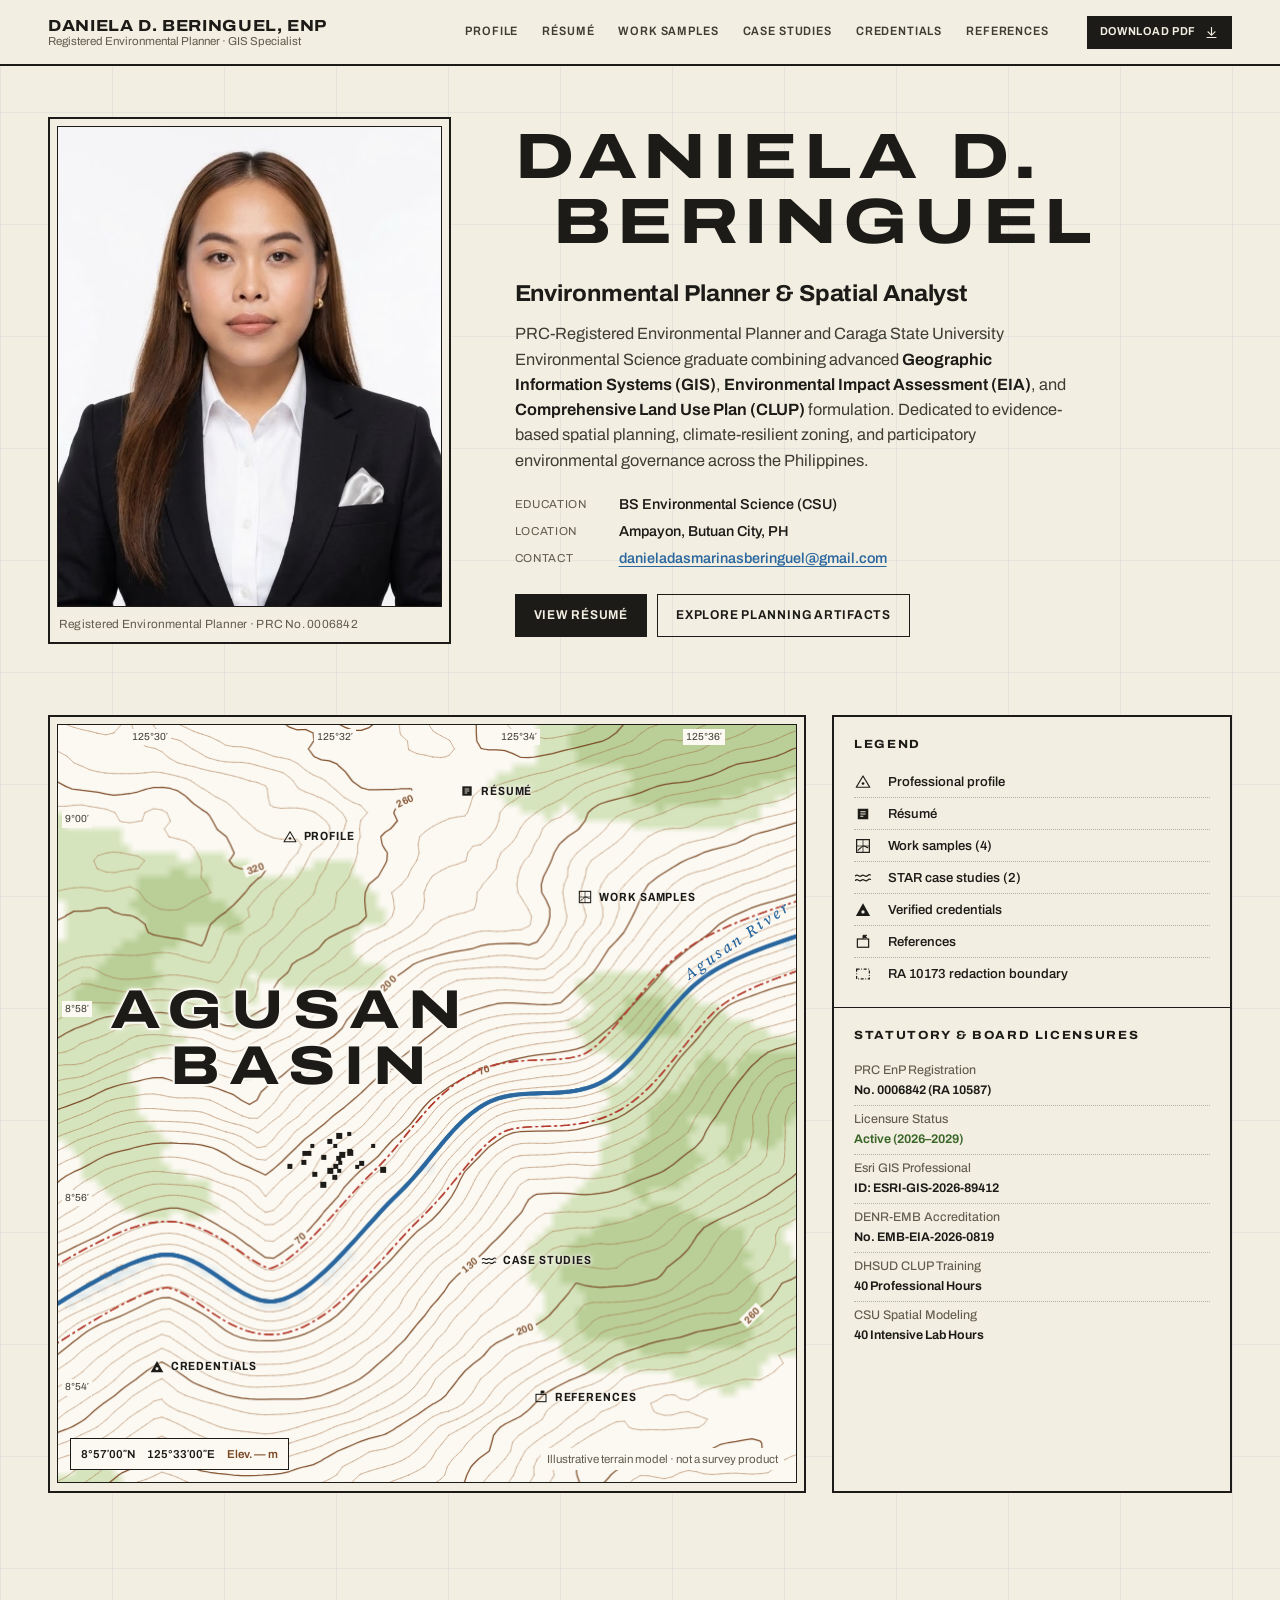
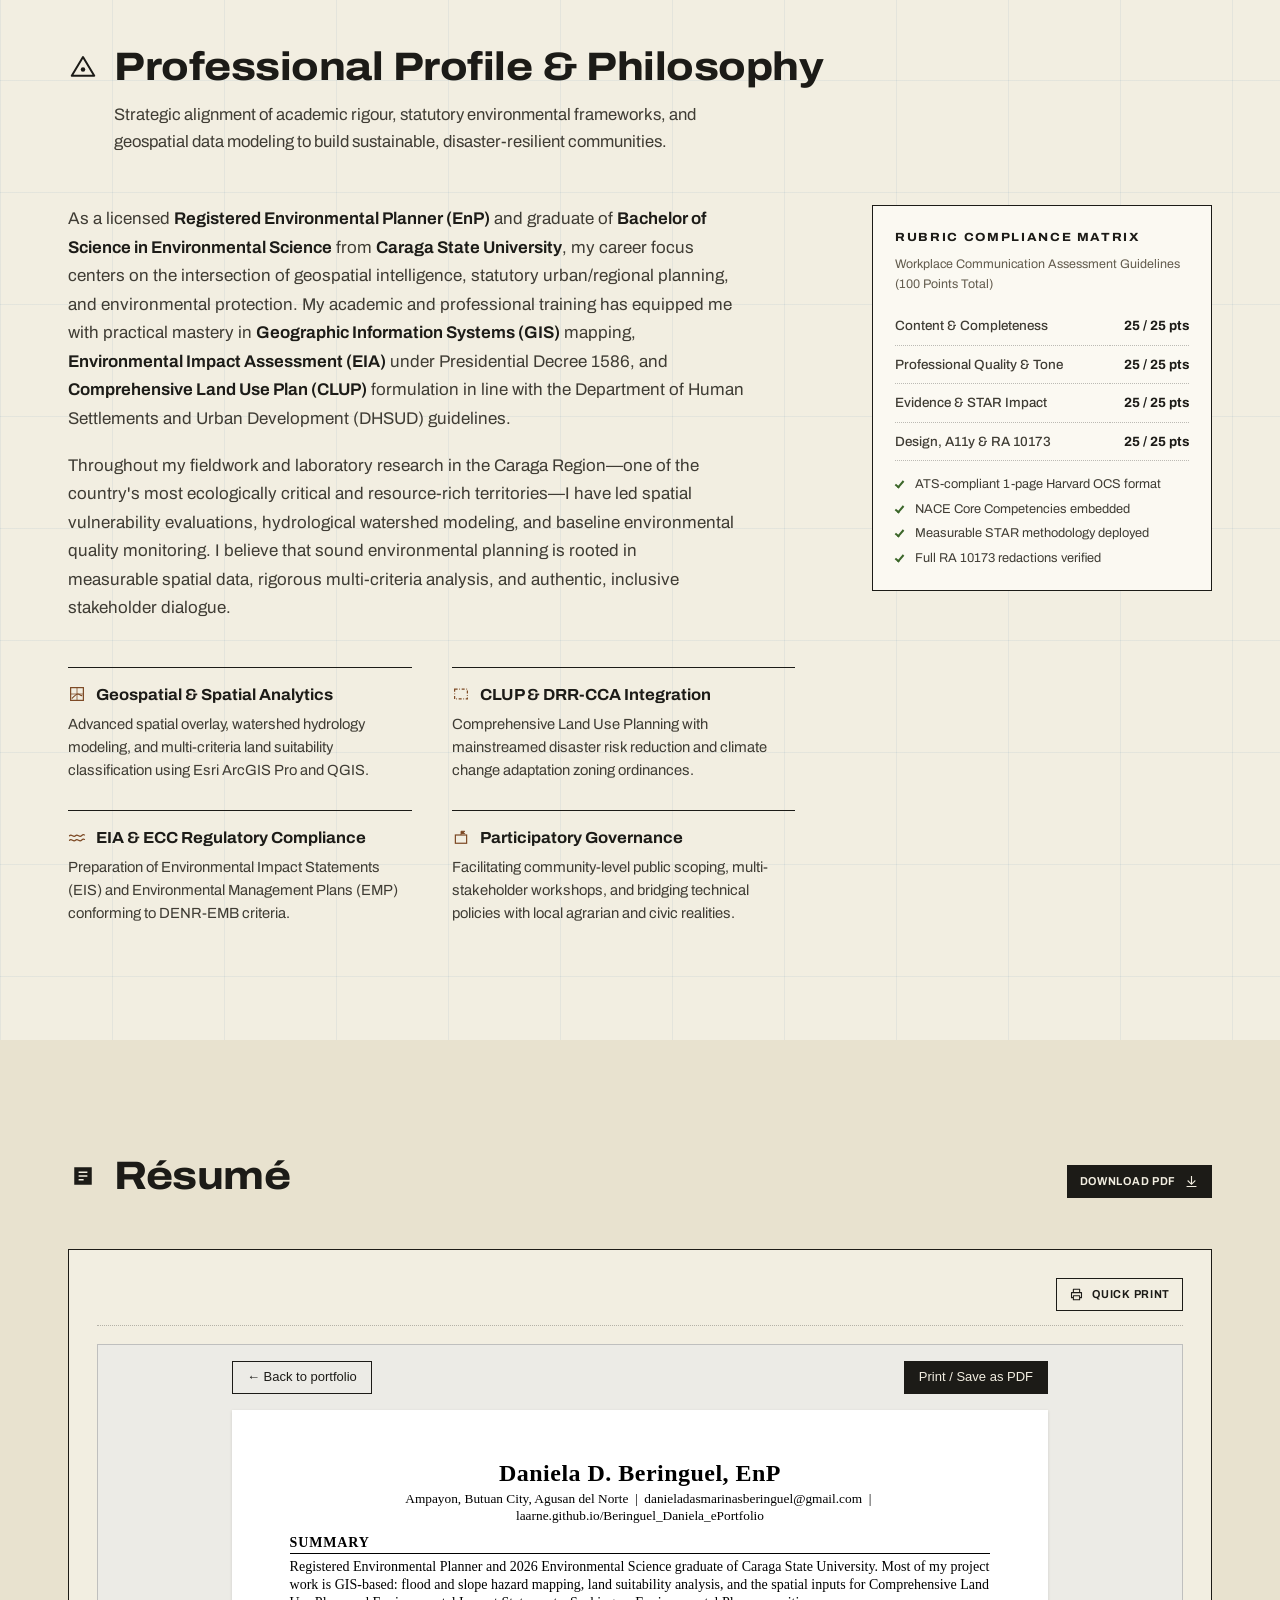
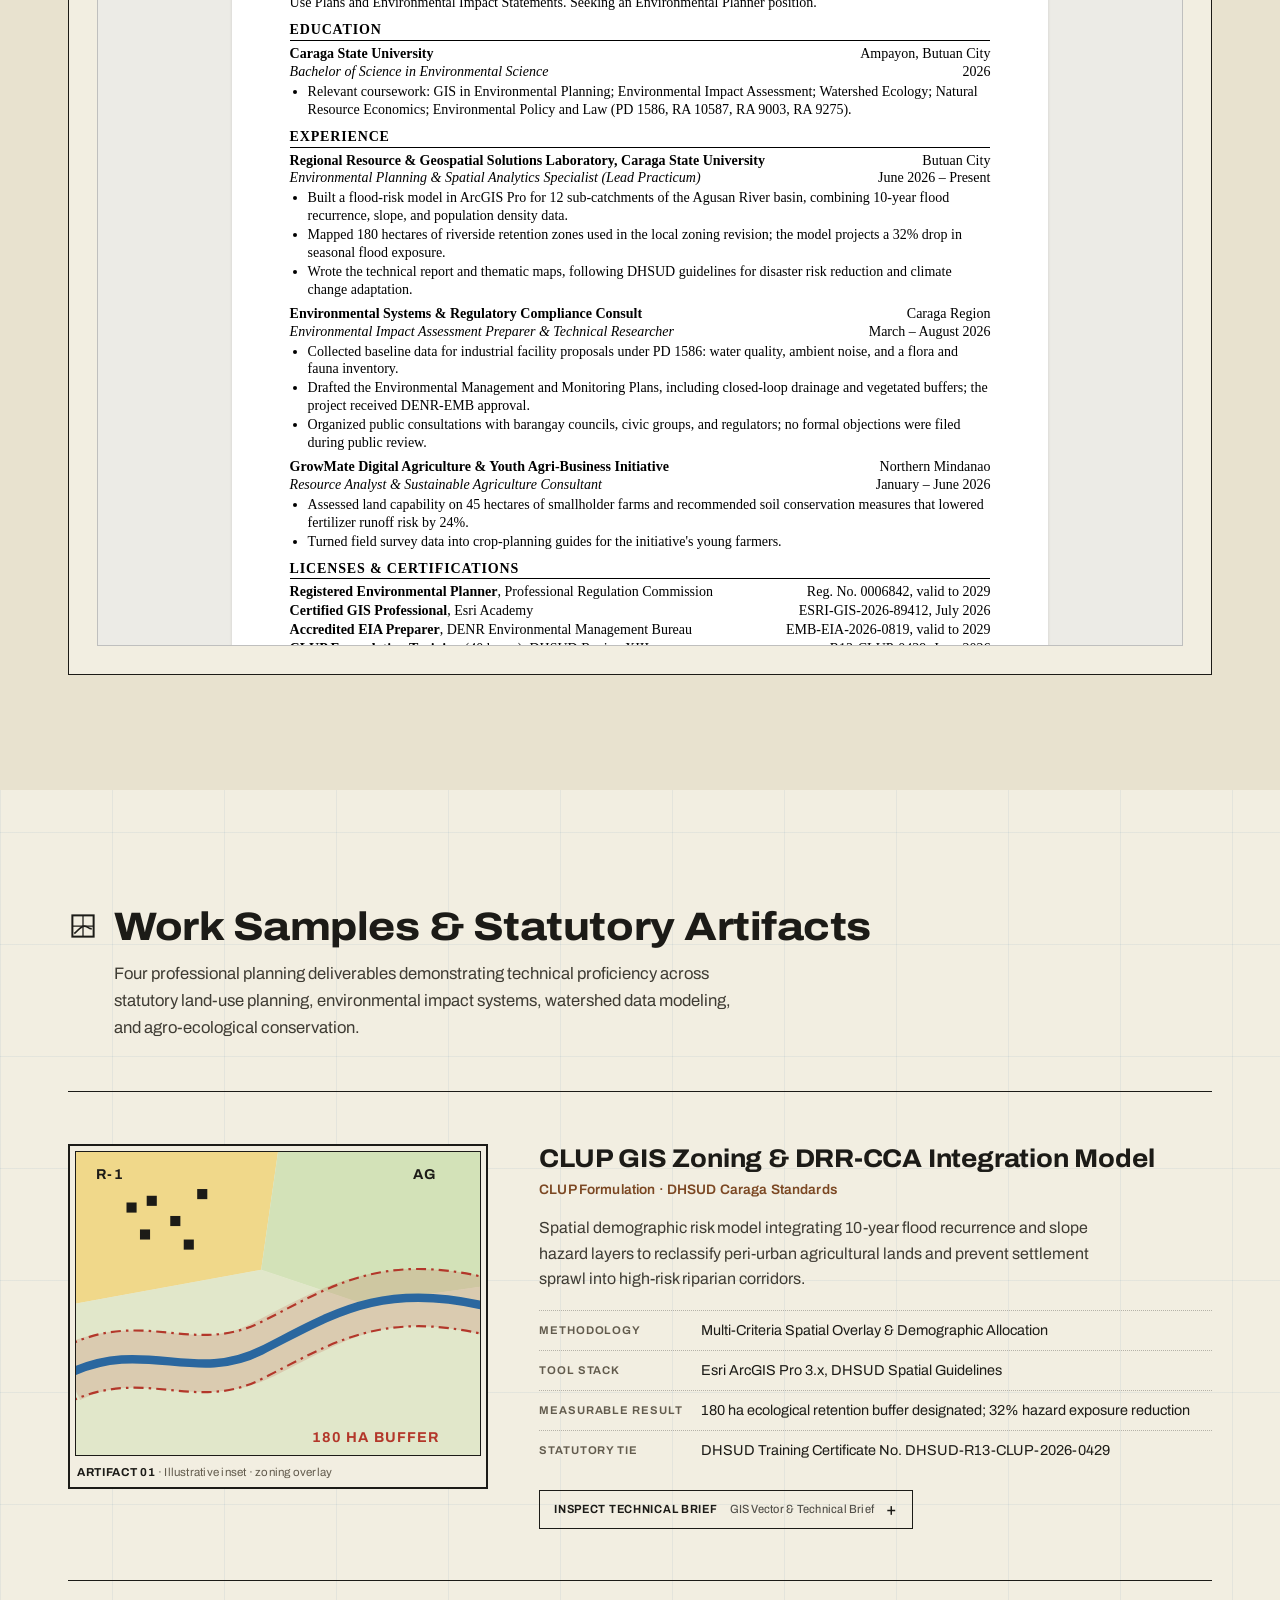
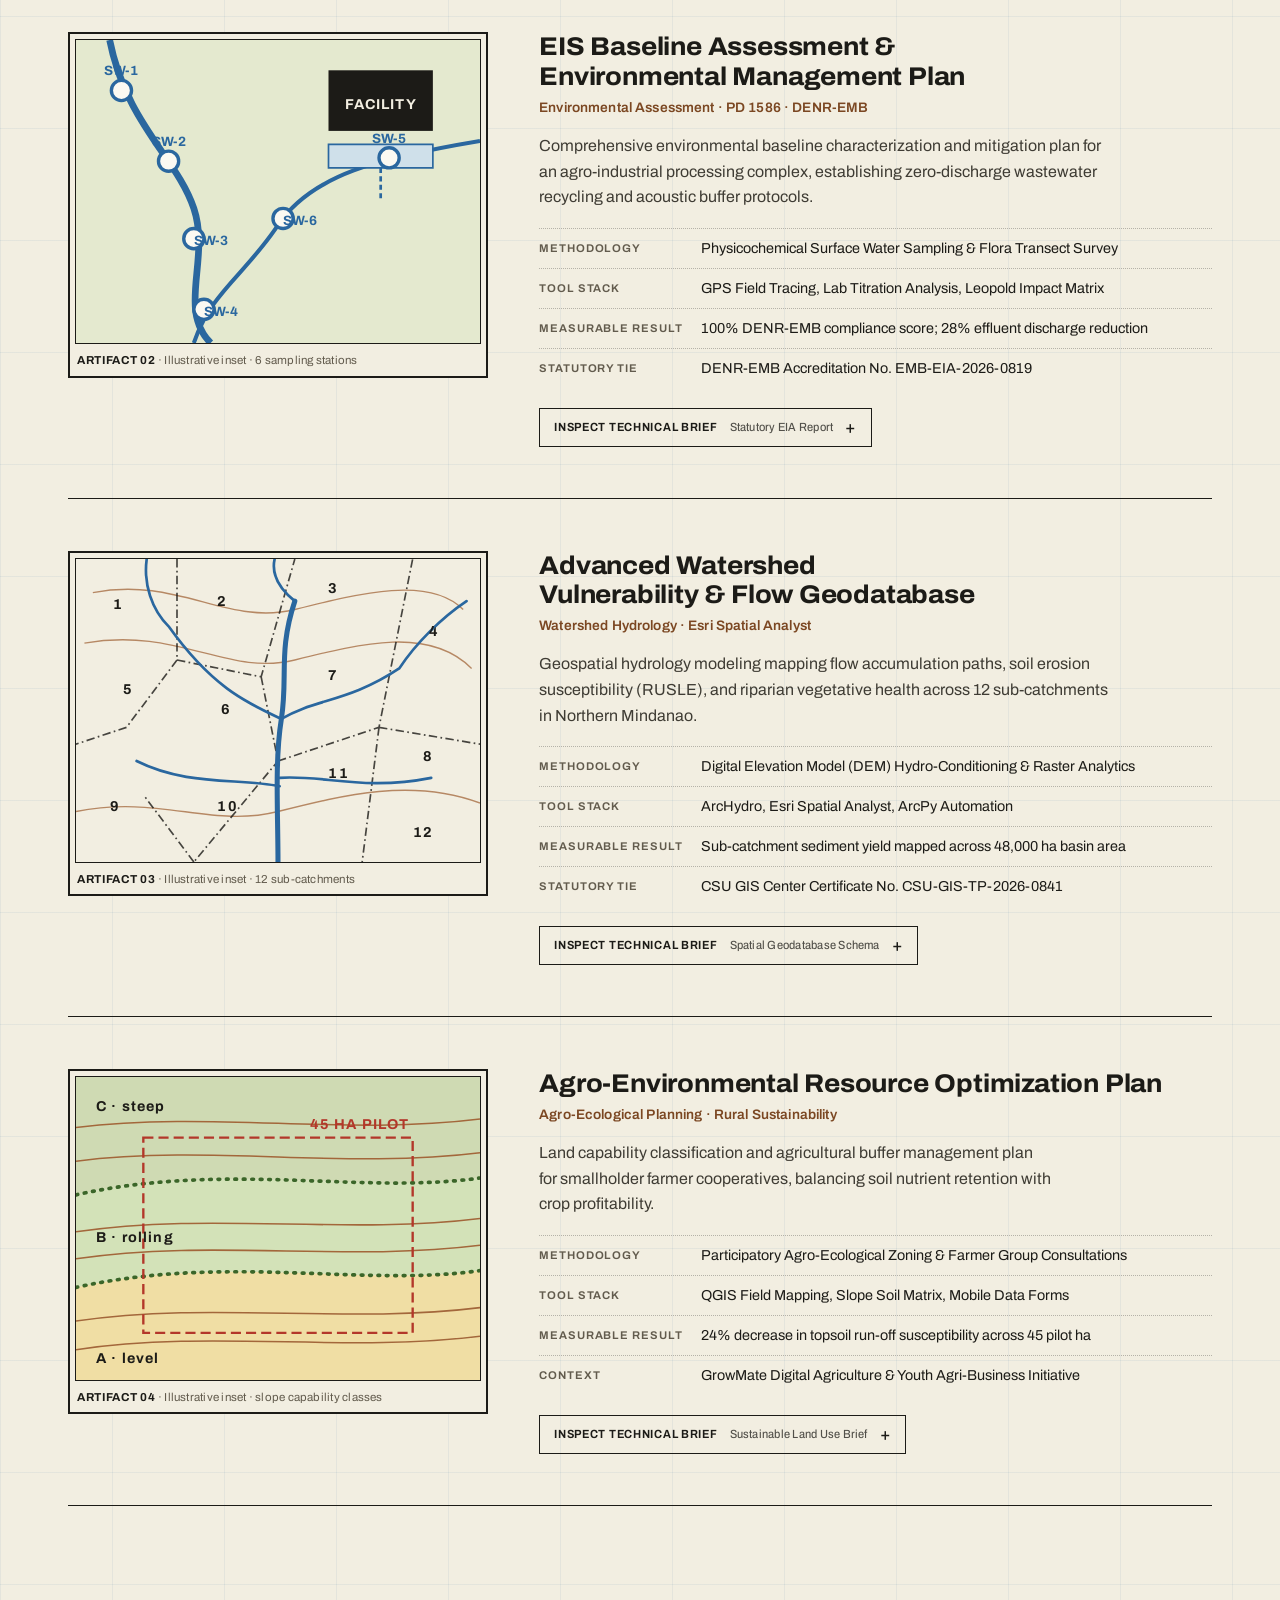
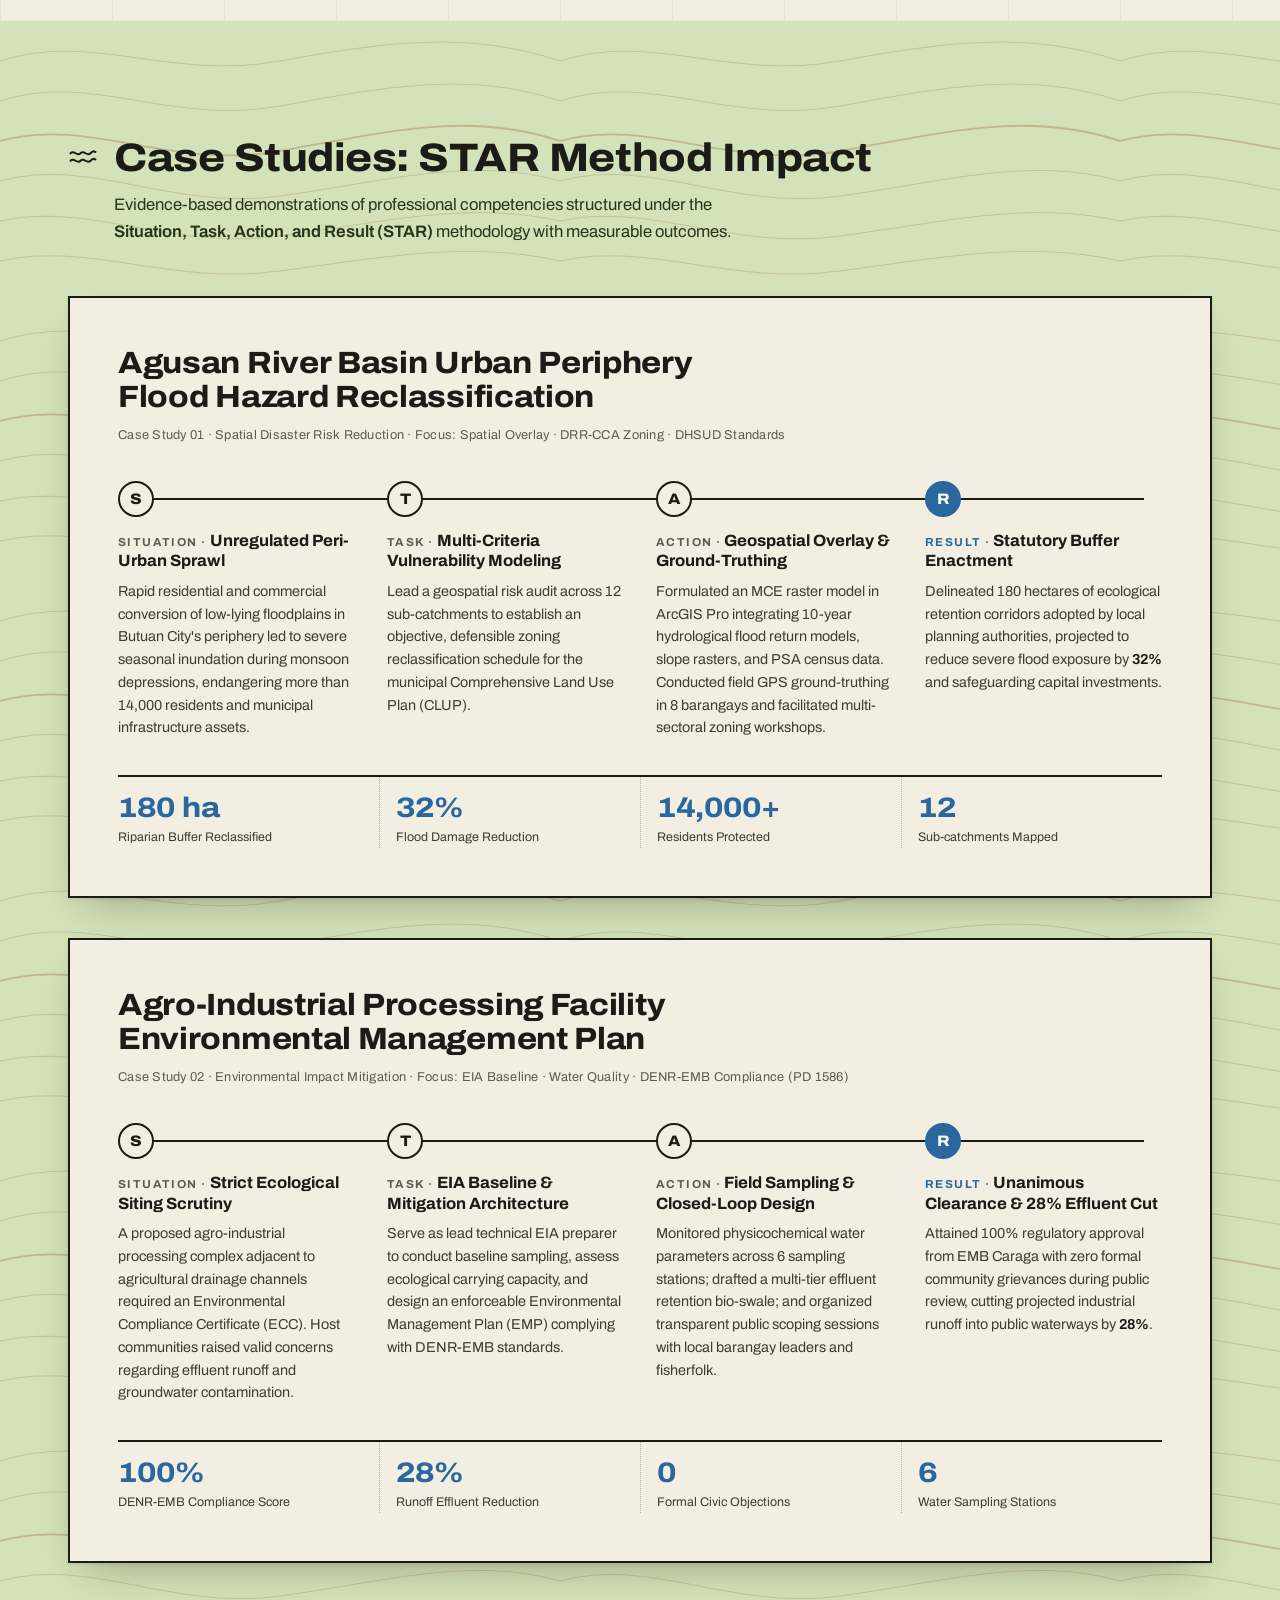
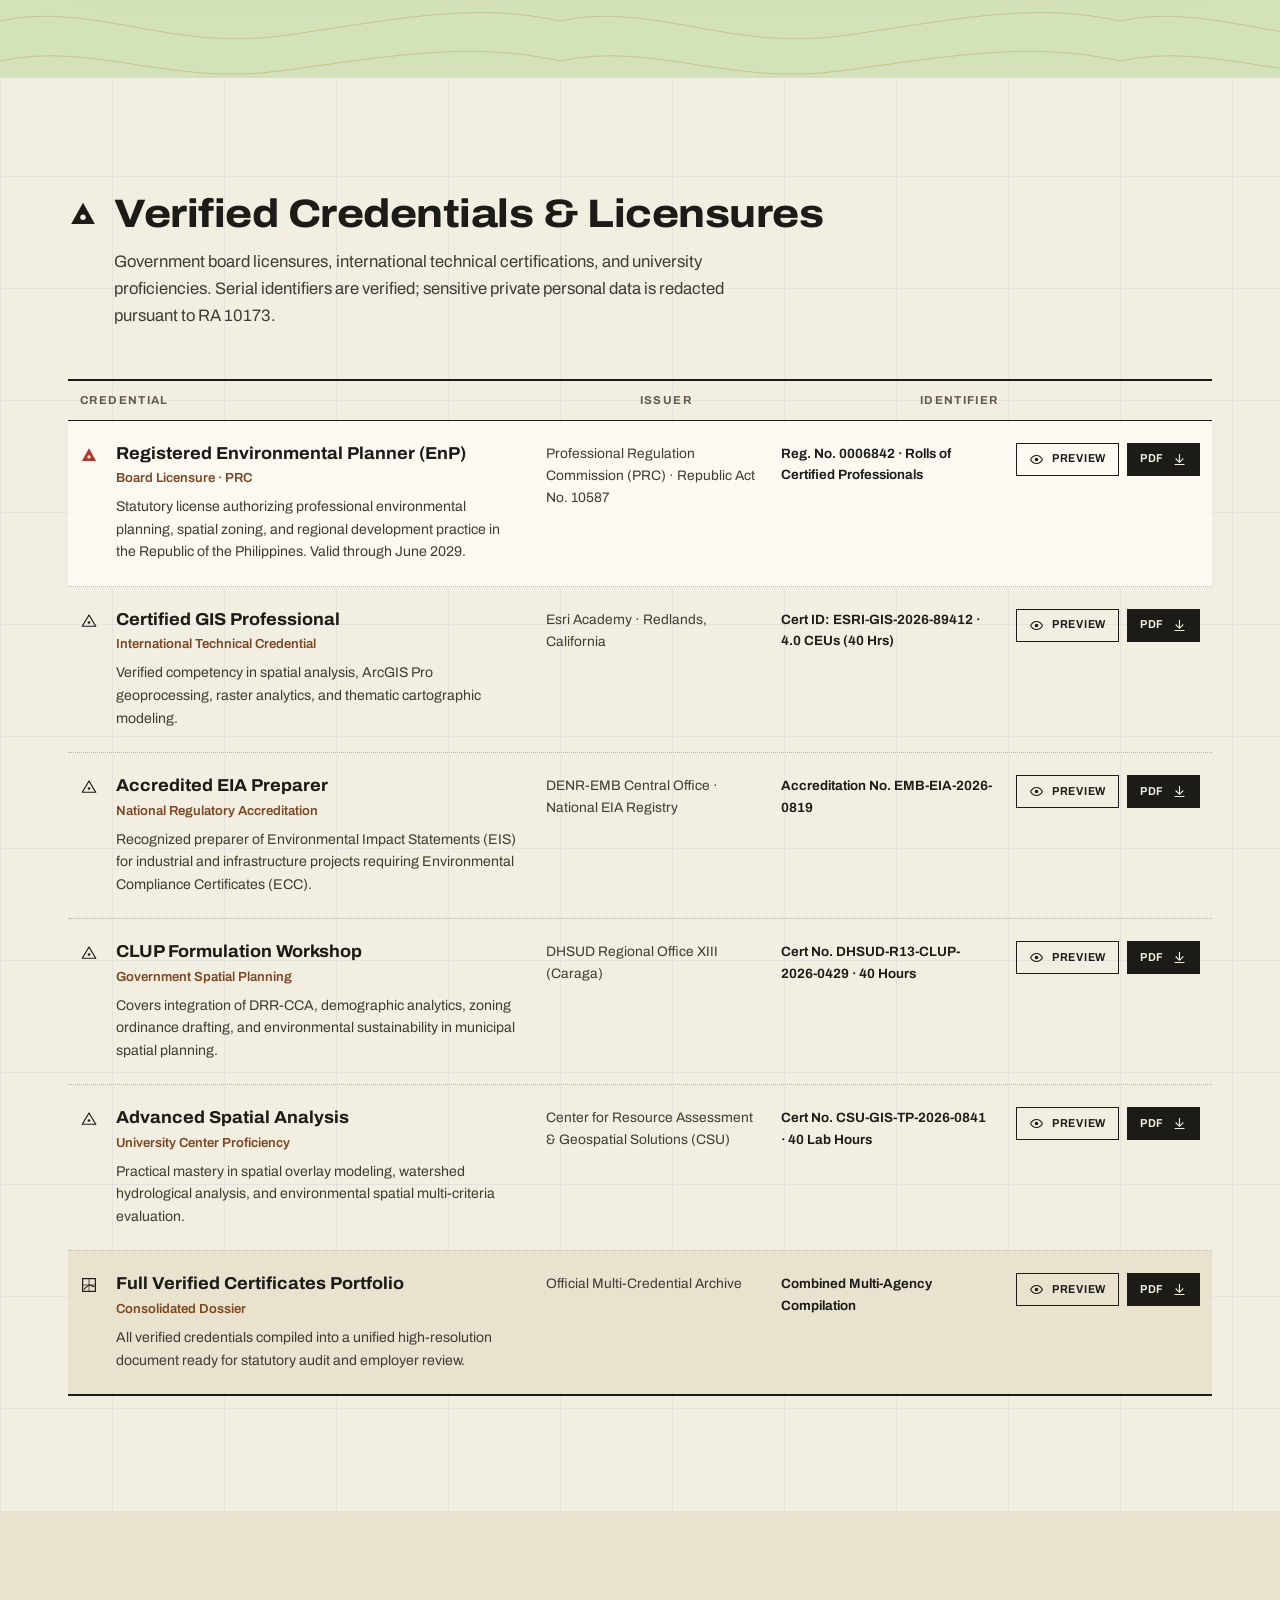
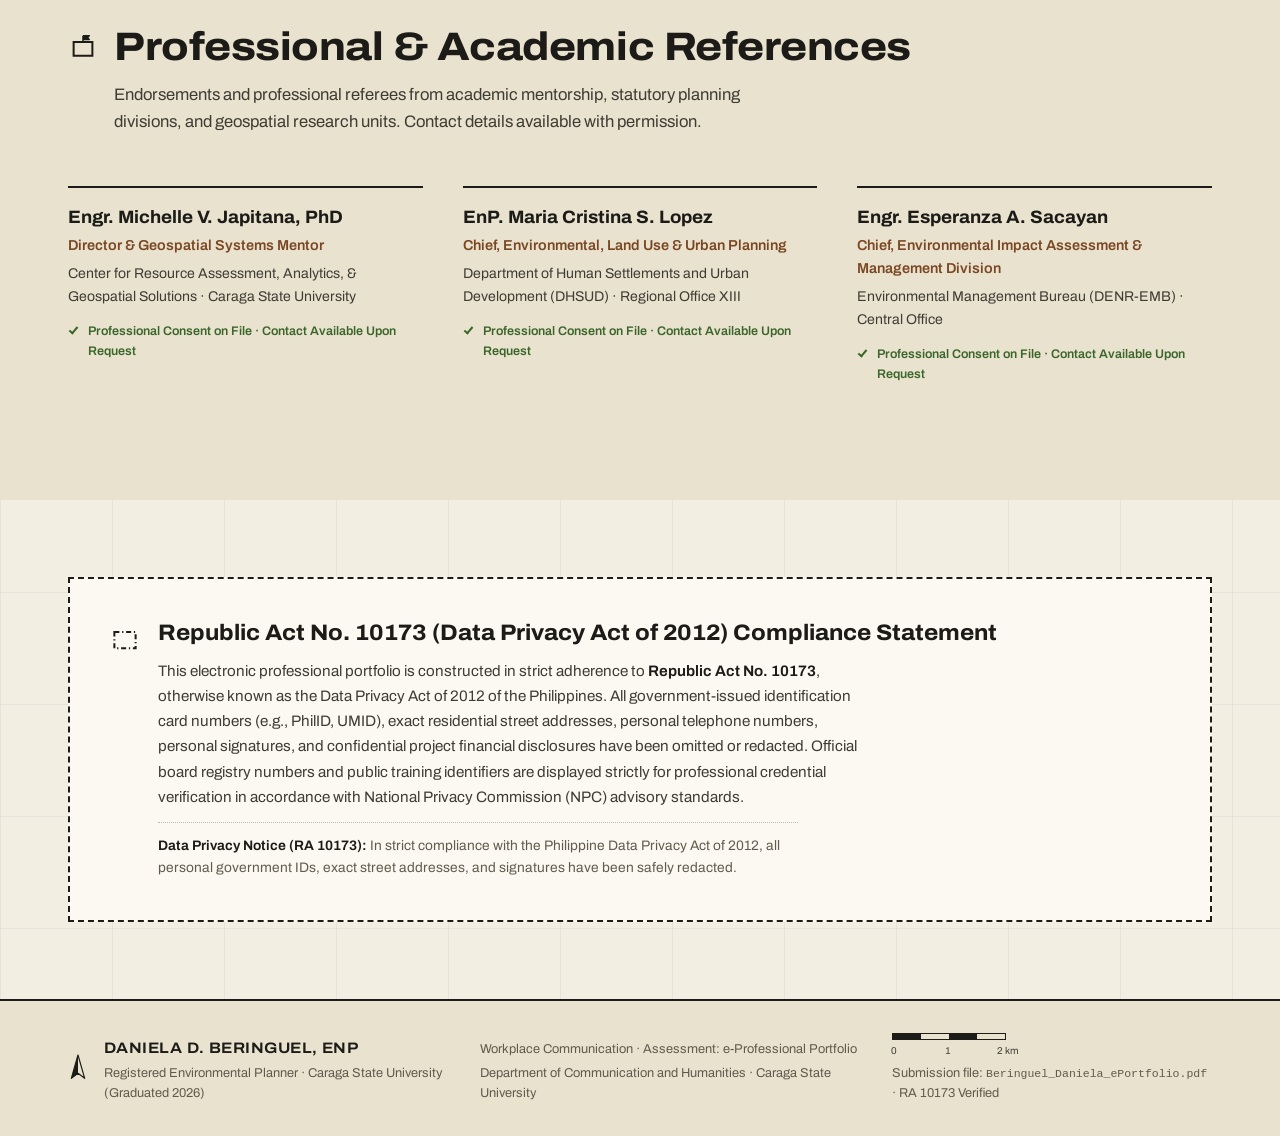
==== index.html @ 7e1708f9 "Publish e-Professional Portfolio of Daniela D. Beringuel, EnP Co-Authored-By: Claude Opus 5.5 <norep" ====
<!DOCTYPE html>
<html lang="en">
<head>
  <meta charset="UTF-8">
  <meta name="viewport" content="width=device-width, initial-scale=1.0">
  <title>Daniela D. Beringuel, EnP — e-Professional Portfolio</title>
  <meta name="description" content="e-Professional Portfolio of Daniela D. Beringuel, EnP. Registered Environmental Planner, Esri Certified GIS Professional, and DENR-EMB Accredited EIA Preparer.">
  <meta name="theme-color" content="#f2eee1">
  <link rel="preconnect" href="https://fonts.googleapis.com">
  <link rel="preconnect" href="https://fonts.gstatic.com" crossorigin>
  <link rel="stylesheet" href="https://fonts.googleapis.com/css2?family=Archivo:ital,wdth,wght@0,62..125,300..800;1,62..125,400..600&family=Source+Serif+4:ital,opsz,wght@0,8..60,400;0,8..60,600;1,8..60,400;1,8..60,500&display=swap">
  <link rel="stylesheet" href="styles.css">
</head>
<body>

  <!-- Map symbol library: one stroke weight, drawn like a topographic legend -->
  <svg class="sprite" aria-hidden="true" focusable="false">
    <symbol id="sym-bm" viewBox="0 0 24 24"><path d="M12 4 21 19H3Z" fill="none" stroke="currentColor" stroke-width="1.6" stroke-linejoin="round"/><circle cx="12" cy="14" r="1.8" fill="currentColor"/></symbol>
    <symbol id="sym-bldg" viewBox="0 0 24 24"><rect x="5" y="5" width="14" height="14" fill="currentColor"/><path d="M8.5 9h7M8.5 12h7M8.5 15h4" stroke="var(--paper)" stroke-width="1.3"/></symbol>
    <symbol id="sym-inset" viewBox="0 0 24 24"><rect x="3.5" y="3.5" width="17" height="17" fill="none" stroke="currentColor" stroke-width="1.6"/><path d="M3.5 12h17M12 3.5v17" stroke="currentColor" stroke-width="1"/><path d="M5 18c3-2 5-6 8-6s4 3 6 2" fill="none" stroke="currentColor" stroke-width="1.4"/></symbol>
    <symbol id="sym-river" viewBox="0 0 24 24"><path d="M2 9c3-3 5 3 8 0s5 3 8 0 3-1 4-1M2 15c3-3 5 3 8 0s5 3 8 0 3-1 4-1" fill="none" stroke="currentColor" stroke-width="1.6" stroke-linecap="round"/></symbol>
    <symbol id="sym-tri" viewBox="0 0 24 24"><path d="M12 3 21.5 20h-19Z" fill="currentColor"/><circle cx="12" cy="14.5" r="2.2" fill="var(--paper)"/></symbol>
    <symbol id="sym-school" viewBox="0 0 24 24"><rect x="4.5" y="8" width="15" height="11" fill="none" stroke="currentColor" stroke-width="1.6"/><path d="M12 3v5M12 3h5l-1.5 1.5L17 6h-5" fill="currentColor" stroke="currentColor" stroke-width="1.2" stroke-linejoin="round"/></symbol>
    <symbol id="sym-bound" viewBox="0 0 24 24"><rect x="3.5" y="5.5" width="17" height="13" fill="none" stroke="currentColor" stroke-width="1.6" stroke-dasharray="4 2.2 1 2.2"/></symbol>
    <symbol id="sym-down" viewBox="0 0 24 24"><path d="M12 4v12M6.5 11l5.5 5.5 5.5-5.5M5 20h14" fill="none" stroke="currentColor" stroke-width="1.8" stroke-linecap="square"/></symbol>
    <symbol id="sym-out" viewBox="0 0 24 24"><path d="M9 5H5v14h14v-4M13 5h6v6M19 5l-9 9" fill="none" stroke="currentColor" stroke-width="1.8" stroke-linecap="square"/></symbol>
    <symbol id="sym-eye" viewBox="0 0 24 24"><path d="M2.5 12S6 5.5 12 5.5 21.5 12 21.5 12 18 18.5 12 18.5 2.5 12 2.5 12Z" fill="none" stroke="currentColor" stroke-width="1.7"/><circle cx="12" cy="12" r="2.8" fill="currentColor"/></symbol>
    <symbol id="sym-print" viewBox="0 0 24 24"><path d="M7 9V3.5h10V9M7 17H4V9h16v8h-3M7 14h10v6.5H7Z" fill="none" stroke="currentColor" stroke-width="1.7" stroke-linejoin="round"/></symbol>
    <symbol id="sym-close" viewBox="0 0 24 24"><path d="M5 5l14 14M19 5 5 19" stroke="currentColor" stroke-width="2"/></symbol>
    <symbol id="sym-north" viewBox="0 0 24 40"><path d="M12 2 20 30 12 24 4 30Z" fill="none" stroke="currentColor" stroke-width="1.4" stroke-linejoin="round"/><path d="M12 2v22L4 30Z" fill="currentColor"/></symbol>
  </svg>

  <a class="skip-link" href="#profile">Skip to the portfolio</a>

  <header class="site-header">
    <div class="header-inner">
      <a href="#top" class="brand">
        <span class="brand-name">Daniela D. Beringuel, EnP</span>
        <span class="brand-sub">Registered Environmental Planner · GIS Specialist</span>
      </a>
      <nav class="site-nav" aria-label="Sections">
        <ul>
          <li><a href="#profile" class="nav-link">Profile</a></li>
          <li><a href="#resume" class="nav-link">Résumé</a></li>
          <li><a href="#artifacts" class="nav-link">Work Samples</a></li>
          <li><a href="#casestudies" class="nav-link">Case Studies</a></li>
          <li><a href="#credentials" class="nav-link">Credentials</a></li>
          <li><a href="#references" class="nav-link">References</a></li>
        </ul>
      </nav>
      <div class="header-actions">
        <a href="Beringuel_Daniela_Resume_ATS.pdf" download class="btn btn-ink btn-sm">Download PDF <svg class="i"><use href="#sym-down"/></svg></a>
      </div>
    </div>
  </header>

  <main id="top">

    <!-- ============ PROFILE HERO: first viewport ============ -->
    <section class="hero" aria-labelledby="hero-name">
      <div class="hero-inner">
        <figure class="hero-portrait">
          <img src="assets/images/profile.png" alt="Portrait of Daniela D. Beringuel" width="828" height="810">
          <figcaption>Registered Environmental Planner · PRC No. 0006842</figcaption>
        </figure>
        <div class="hero-body">
          <h1 class="hero-name" id="hero-name"><span>Daniela D.</span> <span>Beringuel</span></h1>
          <p class="tb-series">Environmental Planner &amp; Spatial Analyst</p>
          <p class="tb-summary">
            PRC-Registered Environmental Planner and Caraga State University Environmental Science graduate combining advanced <strong>Geographic Information Systems (GIS)</strong>, <strong>Environmental Impact Assessment (EIA)</strong>, and <strong>Comprehensive Land Use Plan (CLUP)</strong> formulation. Dedicated to evidence-based spatial planning, climate-resilient zoning, and participatory environmental governance across the Philippines.
          </p>
          <dl class="tb-facts">
            <div><dt>Education</dt><dd>BS Environmental Science (CSU)</dd></div>
            <div><dt>Location</dt><dd>Ampayon, Butuan City, PH</dd></div>
            <div><dt>Contact</dt><dd><a href="mailto:danieladasmarinasberinguel@gmail.com">danieladasmarinasberinguel@gmail.com</a></dd></div>
          </dl>
          <div class="tb-actions">
            <a href="#resume" class="btn btn-ink">View Résumé</a>
            <a href="#artifacts" class="btn btn-quiet">Explore Planning Artifacts</a>
          </div>
        </div>
      </div>
    </section>

    <!-- ============ THE SHEET ============ -->
    <section class="sheet" aria-label="Portfolio map and legend">
      <div class="map-frame">
        <div class="map" id="map">
          <canvas id="terrain" aria-hidden="true"></canvas>

          <div class="ticks ticks-top" aria-hidden="true"><span>125°30′</span><span>125°32′</span><span>125°34′</span><span>125°36′</span></div>
          <div class="ticks ticks-left" aria-hidden="true"><span>9°00′</span><span>8°58′</span><span>8°56′</span><span>8°54′</span></div>

          <p class="map-name" aria-hidden="true"><span>Agusan</span> <span>Basin</span></p>
          <p class="map-river" aria-hidden="true">Agusan River</p>

          <ul class="map-points" aria-label="Sections plotted on the sheet">
            <li style="--x:30%;--y:13%"><a href="#profile" data-point="profile"><svg class="i"><use href="#sym-bm"/></svg><span>Profile</span></a></li>
            <li style="--x:54%;--y:7%"><a href="#resume" data-point="resume"><svg class="i"><use href="#sym-bldg"/></svg><span>Résumé</span></a></li>
            <li style="--x:70%;--y:21%"><a href="#artifacts" data-point="artifacts"><svg class="i"><use href="#sym-inset"/></svg><span>Work Samples</span></a></li>
            <li style="--x:57%;--y:69%"><a href="#casestudies" data-point="casestudies"><svg class="i"><use href="#sym-river"/></svg><span>Case Studies</span></a></li>
            <li style="--x:12%;--y:83%"><a href="#credentials" data-point="credentials"><svg class="i"><use href="#sym-tri"/></svg><span>Credentials</span></a></li>
            <li style="--x:64%;--y:87%"><a href="#references" data-point="references"><svg class="i"><use href="#sym-school"/></svg><span>References</span></a></li>
          </ul>

          <div class="readout" id="readout" aria-hidden="true">
            <span id="ro-lat">8°57′00″N</span><span id="ro-lon">125°33′00″E</span><span id="ro-elev">Elev. — m</span>
          </div>
          <p class="map-note">Illustrative terrain model · not a survey product</p>
        </div>
      </div>

      <aside class="marginalia" aria-label="Legend and licensures">
        <nav class="legend" aria-label="Legend">
          <h2 class="box-title">Legend</h2>
          <ul>
            <li><a href="#profile" data-legend="profile"><svg class="i"><use href="#sym-bm"/></svg>Professional profile</a></li>
            <li><a href="#resume" data-legend="resume"><svg class="i"><use href="#sym-bldg"/></svg>Résumé</a></li>
            <li><a href="#artifacts" data-legend="artifacts"><svg class="i"><use href="#sym-inset"/></svg>Work samples (4)</a></li>
            <li><a href="#casestudies" data-legend="casestudies"><svg class="i"><use href="#sym-river"/></svg>STAR case studies (2)</a></li>
            <li><a href="#credentials" data-legend="credentials"><svg class="i"><use href="#sym-tri"/></svg>Verified credentials</a></li>
            <li><a href="#references" data-legend="references"><svg class="i"><use href="#sym-school"/></svg>References</a></li>
            <li><a href="#compliance"><svg class="i"><use href="#sym-bound"/></svg>RA 10173 redaction boundary</a></li>
          </ul>
        </nav>

        <div class="licensure">
          <h2 class="box-title">Statutory &amp; Board Licensures</h2>
          <table>
            <tr><th scope="row">PRC EnP Registration</th><td>No. 0006842 (RA 10587)</td></tr>
            <tr><th scope="row">Licensure Status</th><td class="ok">Active (2026–2029)</td></tr>
            <tr><th scope="row">Esri GIS Professional</th><td>ID: ESRI-GIS-2026-89412</td></tr>
            <tr><th scope="row">DENR-EMB Accreditation</th><td>No. EMB-EIA-2026-0819</td></tr>
            <tr><th scope="row">DHSUD CLUP Training</th><td>40 Professional Hours</td></tr>
            <tr><th scope="row">CSU Spatial Modeling</th><td>40 Intensive Lab Hours</td></tr>
          </table>
        </div>
      </aside>
    </section>

    <!-- ============ PROFILE ============ -->
    <section class="section" id="profile" aria-labelledby="h-profile">
      <div class="wrap">
        <header class="section-head">
          <svg class="i head-sym"><use href="#sym-bm"/></svg>
          <h2 id="h-profile">Professional Profile &amp; Philosophy</h2>
          <p class="lede">Strategic alignment of academic rigour, statutory environmental frameworks, and geospatial data modeling to build sustainable, disaster-resilient communities.</p>
        </header>

        <div class="profile-grid">
          <div class="prose">
            <p>
              As a licensed <strong>Registered Environmental Planner (EnP)</strong> and graduate of <strong>Bachelor of Science in Environmental Science</strong> from <strong>Caraga State University</strong>, my career focus centers on the intersection of geospatial intelligence, statutory urban/regional planning, and environmental protection. My academic and professional training has equipped me with practical mastery in <strong>Geographic Information Systems (GIS)</strong> mapping, <strong>Environmental Impact Assessment (EIA)</strong> under Presidential Decree 1586, and <strong>Comprehensive Land Use Plan (CLUP)</strong> formulation in line with the Department of Human Settlements and Urban Development (DHSUD) guidelines.
            </p>
            <p>
              Throughout my fieldwork and laboratory research in the Caraga Region—one of the country's most ecologically critical and resource-rich territories—I have led spatial vulnerability evaluations, hydrological watershed modeling, and baseline environmental quality monitoring. I believe that sound environmental planning is rooted in measurable spatial data, rigorous multi-criteria analysis, and authentic, inclusive stakeholder dialogue.
            </p>

            <dl class="practice">
              <div>
                <dt><svg class="i"><use href="#sym-inset"/></svg>Geospatial &amp; Spatial Analytics</dt>
                <dd>Advanced spatial overlay, watershed hydrology modeling, and multi-criteria land suitability classification using Esri ArcGIS Pro and QGIS.</dd>
              </div>
              <div>
                <dt><svg class="i"><use href="#sym-bound"/></svg>CLUP &amp; DRR-CCA Integration</dt>
                <dd>Comprehensive Land Use Planning with mainstreamed disaster risk reduction and climate change adaptation zoning ordinances.</dd>
              </div>
              <div>
                <dt><svg class="i"><use href="#sym-river"/></svg>EIA &amp; ECC Regulatory Compliance</dt>
                <dd>Preparation of Environmental Impact Statements (EIS) and Environmental Management Plans (EMP) conforming to DENR-EMB criteria.</dd>
              </div>
              <div>
                <dt><svg class="i"><use href="#sym-school"/></svg>Participatory Governance</dt>
                <dd>Facilitating community-level public scoping, multi-stakeholder workshops, and bridging technical policies with local agrarian and civic realities.</dd>
              </div>
            </dl>
          </div>

          <aside class="margin-box">
            <h3 class="box-title">Rubric Compliance Matrix</h3>
            <p class="box-note">Workplace Communication Assessment Guidelines (100 Points Total)</p>
            <table class="rubric">
              <tr><th scope="row">Content &amp; Completeness</th><td>25 / 25 pts</td></tr>
              <tr><th scope="row">Professional Quality &amp; Tone</th><td>25 / 25 pts</td></tr>
              <tr><th scope="row">Evidence &amp; STAR Impact</th><td>25 / 25 pts</td></tr>
              <tr><th scope="row">Design, A11y &amp; RA 10173</th><td>25 / 25 pts</td></tr>
            </table>
            <ul class="checks">
              <li>ATS-compliant 1-page Harvard OCS format</li>
              <li>NACE Core Competencies embedded</li>
              <li>Measurable STAR methodology deployed</li>
              <li>Full RA 10173 redactions verified</li>
            </ul>
          </aside>
        </div>
      </div>
    </section>

    <!-- ============ RÉSUMÉ & LETTER ============ -->
    <section class="section section-tint" id="resume" aria-labelledby="h-resume">
      <div class="wrap">
        <header class="section-head section-head-split">
          <div>
            <svg class="i head-sym"><use href="#sym-bldg"/></svg>
            <h2 id="h-resume">Résumé</h2>
          </div>
          <div class="head-actions">
            <a href="Beringuel_Daniela_Resume_ATS.pdf" download class="btn btn-ink btn-sm">Download PDF <svg class="i"><use href="#sym-down"/></svg></a>
          </div>
        </header>

        <div class="tab-panel">
          <div class="panel-bar panel-bar-end">
            <button type="button" class="btn btn-quiet btn-sm" data-print-resume><svg class="i"><use href="#sym-print"/></svg> Quick Print</button>
          </div>
          <div class="doc-frame">
            <iframe src="resume.html" title="Daniela Beringuel Résumé" loading="lazy"></iframe>
          </div>
        </div>
      </div>
    </section>

    <!-- ============ ARTIFACTS ============ -->
    <section class="section" id="artifacts" aria-labelledby="h-artifacts">
      <div class="wrap">
        <header class="section-head">
          <svg class="i head-sym"><use href="#sym-inset"/></svg>
          <h2 id="h-artifacts">Work Samples &amp; Statutory Artifacts</h2>
          <p class="lede">Four professional planning deliverables demonstrating technical proficiency across statutory land-use planning, environmental impact systems, watershed data modeling, and agro-ecological conservation.</p>
        </header>

        <ol class="insets">
          <!-- Artifact 1 -->
          <li class="inset" id="artifact-clup">
            <figure class="inset-map">
              <svg viewBox="0 0 240 180" role="img" aria-label="Illustrative zoning inset: residential, agricultural and river corridor zones with a dashed retention buffer">
                <rect width="240" height="180" fill="var(--paper)"/>
                <path d="M0 0h120l-10 70L0 90Z" fill="var(--zone-res)"/>
                <path d="M120 0h120v80l-70 10-60-20Z" fill="var(--veg)"/>
                <path d="M0 90l110-20 60 20 70-10v100H0Z" fill="var(--veg)" opacity=".55"/>
                <path d="M-5 132C40 110 70 138 110 118s70-42 135-26" fill="none" stroke="var(--buffer)" stroke-width="34" stroke-opacity=".16"/>
                <path d="M-5 132C40 110 70 138 110 118s70-42 135-26" fill="none" stroke="var(--road)" stroke-width="34" stroke-dasharray="6 4" stroke-opacity="0" />
                <path d="M-5 115C40 93 70 121 110 101s70-42 135-26M-5 149C40 127 70 155 110 135s70-42 135-26" fill="none" stroke="var(--road)" stroke-width="1.3" stroke-dasharray="6 3 1.5 3"/>
                <path d="M-5 132C40 110 70 138 110 118s70-42 135-26" fill="none" stroke="var(--water)" stroke-width="5"/>
                <g fill="var(--ink)"><rect x="30" y="30" width="6" height="6"/><rect x="42" y="26" width="6" height="6"/><rect x="56" y="38" width="6" height="6"/><rect x="38" y="46" width="6" height="6"/><rect x="72" y="22" width="6" height="6"/><rect x="64" y="52" width="6" height="6"/></g>
                <text x="12" y="16" class="svg-lbl">R-1</text><text x="200" y="16" class="svg-lbl">AG</text><text x="140" y="172" class="svg-lbl svg-road">180 HA BUFFER</text>
              </svg>
              <figcaption><b>Artifact 01</b> · Illustrative inset · zoning overlay</figcaption>
            </figure>
            <div class="inset-body">
              <h3>CLUP GIS Zoning &amp; DRR-CCA Integration Model</h3>
              <p class="inset-ref">CLUP Formulation · DHSUD Caraga Standards</p>
              <p>Spatial demographic risk model integrating 10-year flood recurrence and slope hazard layers to reclassify peri-urban agricultural lands and prevent settlement sprawl into high-risk riparian corridors.</p>
              <dl class="meta">
                <div><dt>Methodology</dt><dd>Multi-Criteria Spatial Overlay &amp; Demographic Allocation</dd></div>
                <div><dt>Tool Stack</dt><dd>Esri ArcGIS Pro 3.x, DHSUD Spatial Guidelines</dd></div>
                <div><dt>Measurable Result</dt><dd>180 ha ecological retention buffer designated; 32% hazard exposure reduction</dd></div>
                <div><dt>Statutory Tie</dt><dd>DHSUD Training Certificate No. DHSUD-R13-CLUP-2026-0429</dd></div>
              </dl>
              <details class="brief">
                <summary>Inspect technical brief <span class="fmt">GIS Vector &amp; Technical Brief</span></summary>
                <div class="brief-body">
                  <h4>Executive Summary &amp; Spatial Methodology</h4>
                  <p>This spatial planning artifact establishes a rigorous Disaster Risk Reduction and Climate Change Adaptation (DRR-CCA) zoning framework for Caraga municipal jurisdictions. Using Esri ArcGIS Pro, multi-criteria overlay analytics were deployed to evaluate hydrological flood return periods, slope instability risks, and demographic exposure across twelve river-basin sub-catchments.</p>
                  <table class="data">
                    <thead><tr><th scope="col">Planning Parameter</th><th scope="col">Applied Standard / Metric</th></tr></thead>
                    <tbody>
                      <tr><td>Statutory Compliance</td><td>DHSUD CLUP Guidelines, RA 10587, RA 10121 (DRRM Act)</td></tr>
                      <tr><td>Spatial Data Inputs</td><td>LiDAR DEM (1m), DOST-PAGASA 25-yr Flood Scenarios, PSA 2024 Census</td></tr>
                      <tr><td>Key Deliverable</td><td>180-hectare riparian buffer zoning overlay preventing unsafe settlement sprawl</td></tr>
                      <tr><td>Measurable Outcome</td><td>32% reduction in vulnerable peri-urban infrastructure exposure</td></tr>
                    </tbody>
                  </table>
                  <h4>Relevant Training &amp; Accreditation</h4>
                  <p>Formulated in alignment with <strong>DHSUD Certificate No. DHSUD-R13-CLUP-2026-0429</strong> and <strong>PRC EnP Roll No. 0006842</strong>.</p>
                </div>
              </details>
            </div>
          </li>

          <!-- Artifact 2 -->
          <li class="inset" id="artifact-eia">
            <figure class="inset-map">
              <svg viewBox="0 0 240 180" role="img" aria-label="Illustrative sampling inset: six water sampling stations along a drainage channel beside a processing facility and bio-swale">
                <rect width="240" height="180" fill="var(--paper)"/>
                <path d="M0 0h240v180H0Z" fill="var(--veg)" opacity=".45"/>
                <path d="M20 0C30 50 60 70 70 100s-10 60 10 80" fill="none" stroke="var(--water)" stroke-width="4"/>
                <path d="M240 60C180 70 140 80 120 110S80 150 70 180" fill="none" stroke="var(--water)" stroke-width="2.4"/>
                <rect x="150" y="18" width="62" height="36" fill="var(--ink)"/>
                <path d="M150 62h62v14h-62Z" fill="var(--water-tint)" stroke="var(--water)" stroke-width="1"/>
                <path d="M181 76v18" stroke="var(--water)" stroke-width="1.6" stroke-dasharray="3 2"/>
                <g class="stations">
                  <g transform="translate(27 30)"><circle r="6"/><text y="-9">SW-1</text></g>
                  <g transform="translate(55 72)"><circle r="6"/><text y="-9">SW-2</text></g>
                  <g transform="translate(70 118)"><circle r="6"/><text x="10" y="4" text-anchor="start">SW-3</text></g>
                  <g transform="translate(76 160)"><circle r="6"/><text x="10" y="4" text-anchor="start">SW-4</text></g>
                  <g transform="translate(186 70)"><circle r="6"/><text y="-9">SW-5</text></g>
                  <g transform="translate(123 106)"><circle r="6"/><text x="10" y="4" text-anchor="start">SW-6</text></g>
                </g>
                <text x="181" y="41" class="svg-lbl svg-rev" text-anchor="middle">FACILITY</text>
              </svg>
              <figcaption><b>Artifact 02</b> · Illustrative inset · 6 sampling stations</figcaption>
            </figure>
            <div class="inset-body">
              <h3>EIS Baseline Assessment &amp; Environmental Management Plan</h3>
              <p class="inset-ref">Environmental Assessment · PD 1586 · DENR-EMB</p>
              <p>Comprehensive environmental baseline characterization and mitigation plan for an agro-industrial processing complex, establishing zero-discharge wastewater recycling and acoustic buffer protocols.</p>
              <dl class="meta">
                <div><dt>Methodology</dt><dd>Physicochemical Surface Water Sampling &amp; Flora Transect Survey</dd></div>
                <div><dt>Tool Stack</dt><dd>GPS Field Tracing, Lab Titration Analysis, Leopold Impact Matrix</dd></div>
                <div><dt>Measurable Result</dt><dd>100% DENR-EMB compliance score; 28% effluent discharge reduction</dd></div>
                <div><dt>Statutory Tie</dt><dd>DENR-EMB Accreditation No. EMB-EIA-2026-0819</dd></div>
              </dl>
              <details class="brief">
                <summary>Inspect technical brief <span class="fmt">Statutory EIA Report</span></summary>
                <div class="brief-body">
                  <h4>Environmental Assessment &amp; Mitigation Architecture</h4>
                  <p>Prepared for high-compliance statutory review under the Philippine Environmental Impact Statement System (PD 1586). This artifact features baseline environmental profiling (ambient noise, surface water physicochemical parameters, and terrestrial vegetation transects) combined with a closed-loop Environmental Management Plan (EMP).</p>
                  <table class="data">
                    <thead><tr><th scope="col">Compliance Module</th><th scope="col">Specification &amp; Results</th></tr></thead>
                    <tbody>
                      <tr><td>Accreditation Standard</td><td>DENR-EMB EIA Preparer Accreditation No. EMB-EIA-2026-0819</td></tr>
                      <tr><td>Baseline Sampling</td><td>6 river sampling stations (BOD, TSS, DO, pH, Heavy Metals)</td></tr>
                      <tr><td>Mitigation Protocol</td><td>Multi-stage bio-swale retention basin &amp; vegetative acoustic buffer</td></tr>
                      <tr><td>Regulatory Result</td><td>100% EMB Caraga clearance with zero unresolved civic objections</td></tr>
                    </tbody>
                  </table>
                </div>
              </details>
            </div>
          </li>

          <!-- Artifact 3 -->
          <li class="inset" id="artifact-watershed">
            <figure class="inset-map">
              <svg viewBox="0 0 240 180" role="img" aria-label="Illustrative watershed inset: a dendritic stream network divided into twelve sub-catchments">
                <rect width="240" height="180" fill="var(--paper)"/>
                <g fill="none" stroke="var(--contour)" stroke-width=".8" opacity=".75">
                  <path d="M10 20C60 10 90 40 130 30s80-20 100 0"/><path d="M5 50C60 40 90 70 130 60s80-20 105 5"/><path d="M0 150c50-10 80 10 120 0s80-20 120-5"/>
                </g>
                <g fill="none" stroke="var(--ink)" stroke-width="1" stroke-dasharray="5 2 1 2" opacity=".8">
                  <path d="M60 0v60l-30 40M60 60l50 10 20-70M110 70l10 50-50 60M120 120l60-20 20-100M180 100l60 10M180 100l-10 80M30 100 0 110M70 180l-30-40"/>
                </g>
                <g fill="none" stroke="var(--water)" stroke-linecap="round">
                  <path d="M120 180C120 150 118 120 122 95s-2-40 8-70" stroke-width="3"/>
                  <path d="M122 95C100 85 80 75 55 40M122 95c20-12 40-10 70-30M121 135c-25-5-55 0-85-15M121 130c25-2 50 8 90 0M130 25c-10-8-14-16-12-25M55 40C45 30 40 15 42 0M192 65c10-15 25-30 40-40" stroke-width="1.6"/>
                </g>
                <g class="svg-lbl" font-size="9"><text x="22" y="30">1</text><text x="84" y="28">2</text><text x="150" y="20">3</text><text x="210" y="46">4</text><text x="28" y="80">5</text><text x="86" y="92">6</text><text x="150" y="72">7</text><text x="206" y="120">8</text><text x="20" y="150">9</text><text x="84" y="150">10</text><text x="150" y="130">11</text><text x="200" y="165">12</text></g>
              </svg>
              <figcaption><b>Artifact 03</b> · Illustrative inset · 12 sub-catchments</figcaption>
            </figure>
            <div class="inset-body">
              <h3>Advanced Watershed Vulnerability &amp; Flow Geodatabase</h3>
              <p class="inset-ref">Watershed Hydrology · Esri Spatial Analyst</p>
              <p>Geospatial hydrology modeling mapping flow accumulation paths, soil erosion susceptibility (RUSLE), and riparian vegetative health across 12 sub-catchments in Northern Mindanao.</p>
              <dl class="meta">
                <div><dt>Methodology</dt><dd>Digital Elevation Model (DEM) Hydro-Conditioning &amp; Raster Analytics</dd></div>
                <div><dt>Tool Stack</dt><dd>ArcHydro, Esri Spatial Analyst, ArcPy Automation</dd></div>
                <div><dt>Measurable Result</dt><dd>Sub-catchment sediment yield mapped across 48,000 ha basin area</dd></div>
                <div><dt>Statutory Tie</dt><dd>CSU GIS Center Certificate No. CSU-GIS-TP-2026-0841</dd></div>
              </dl>
              <details class="brief">
                <summary>Inspect technical brief <span class="fmt">Spatial Geodatabase Schema</span></summary>
                <div class="brief-body">
                  <h4>Geospatial Data Modeling Framework</h4>
                  <p>Developed within the CSU Center for Resource Assessment, Analytics, and Geospatial Solutions (Cert No. CSU-GIS-TP-2026-0841). The project created a unified hydrological geodatabase mapping flow accumulation, sub-basin stream orders, soil erodibility (RUSLE model), and land-use transition matrices across 48,000 hectares.</p>
                  <p class="brief-note"><strong>Software &amp; Tool Stack:</strong> Esri ArcGIS Pro 3.x, Spatial Analyst Extension, ArcHydro Tools, Python/ArcPy geoprocessing scripts.</p>
                </div>
              </details>
            </div>
          </li>

          <!-- Artifact 4 -->
          <li class="inset" id="artifact-agro">
            <figure class="inset-map">
              <svg viewBox="0 0 240 180" role="img" aria-label="Illustrative land capability inset: slope classes A to C across a 45 hectare pilot area with contour buffer strips">
                <rect width="240" height="180" fill="var(--paper)"/>
                <path d="M0 0h240v60C170 70 90 50 0 70Z" fill="var(--veg-deep)" opacity=".55"/>
                <path d="M0 70c90-20 170 0 240-10v55C170 125 90 105 0 125Z" fill="var(--veg)"/>
                <path d="M0 125c90-20 170 0 240-10v65H0Z" fill="var(--zone-res)" opacity=".7"/>
                <g fill="none" stroke="var(--contour)" stroke-width=".9">
                  <path d="M0 30c80-10 160 5 240-5M0 50c80-10 160 5 240-5M0 92c80-12 160 2 240-8M0 108c80-12 160 2 240-8M0 145c80-12 160 2 240-8M0 162c80-12 160 2 240-8"/>
                </g>
                <g fill="none" stroke="var(--veg-ink)" stroke-width="2.2" stroke-dasharray="1 4" stroke-linecap="round">
                  <path d="M0 70c90-20 170 0 240-10M0 125c90-20 170 0 240-10"/>
                </g>
                <rect x="40" y="36" width="160" height="116" fill="none" stroke="var(--road)" stroke-width="1.4" stroke-dasharray="6 3"/>
                <g class="svg-lbl"><text x="12" y="20">C · steep</text><text x="12" y="98">B · rolling</text><text x="12" y="170">A · level</text><text x="198" y="31" text-anchor="end" class="svg-road">45 HA PILOT</text></g>
              </svg>
              <figcaption><b>Artifact 04</b> · Illustrative inset · slope capability classes</figcaption>
            </figure>
            <div class="inset-body">
              <h3>Agro-Environmental Resource Optimization Plan</h3>
              <p class="inset-ref">Agro-Ecological Planning · Rural Sustainability</p>
              <p>Land capability classification and agricultural buffer management plan for smallholder farmer cooperatives, balancing soil nutrient retention with crop profitability.</p>
              <dl class="meta">
                <div><dt>Methodology</dt><dd>Participatory Agro-Ecological Zoning &amp; Farmer Group Consultations</dd></div>
                <div><dt>Tool Stack</dt><dd>QGIS Field Mapping, Slope Soil Matrix, Mobile Data Forms</dd></div>
                <div><dt>Measurable Result</dt><dd>24% decrease in topsoil run-off susceptibility across 45 pilot ha</dd></div>
                <div><dt>Context</dt><dd>GrowMate Digital Agriculture &amp; Youth Agri-Business Initiative</dd></div>
              </dl>
              <details class="brief">
                <summary>Inspect technical brief <span class="fmt">Sustainable Land Use Brief</span></summary>
                <div class="brief-body">
                  <h4>Sustainable Land-Use &amp; Agri-Ecological Integration</h4>
                  <p>Integrated as an environmental sustainability component for regional agri-business initiatives. Formulated spatial soil-slope capability classifications that directed smallholder corn and high-value crop cultivation into erosion-resistant micro-zones, reducing chemical runoff by 24% and supporting sustainable rural livelihoods.</p>
                </div>
              </details>
            </div>
          </li>
        </ol>
      </div>
    </section>

    <!-- ============ CASE STUDIES ============ -->
    <section class="section section-veg" id="casestudies" aria-labelledby="h-cases">
      <div class="wrap">
        <header class="section-head">
          <svg class="i head-sym"><use href="#sym-river"/></svg>
          <h2 id="h-cases">Case Studies: STAR Method Impact</h2>
          <p class="lede">Evidence-based demonstrations of professional competencies structured under the <strong>Situation, Task, Action, and Result (STAR)</strong> methodology with measurable outcomes.</p>
        </header>

        <article class="case">
          <header class="case-head">
            <h3>Agusan River Basin Urban Periphery Flood Hazard Reclassification</h3>
            <p class="case-focus">Case Study 01 · Spatial Disaster Risk Reduction · Focus: Spatial Overlay · DRR-CCA Zoning · DHSUD Standards</p>
          </header>
          <ol class="traverse">
            <li><span class="stn">S</span><h4><span class="stn-name">Situation</span>Unregulated Peri-Urban Sprawl</h4><p>Rapid residential and commercial conversion of low-lying floodplains in Butuan City's periphery led to severe seasonal inundation during monsoon depressions, endangering more than 14,000 residents and municipal infrastructure assets.</p></li>
            <li><span class="stn">T</span><h4><span class="stn-name">Task</span>Multi-Criteria Vulnerability Modeling</h4><p>Lead a geospatial risk audit across 12 sub-catchments to establish an objective, defensible zoning reclassification schedule for the municipal Comprehensive Land Use Plan (CLUP).</p></li>
            <li><span class="stn">A</span><h4><span class="stn-name">Action</span>Geospatial Overlay &amp; Ground-Truthing</h4><p>Formulated an MCE raster model in ArcGIS Pro integrating 10-year hydrological flood return models, slope rasters, and PSA census data. Conducted field GPS ground-truthing in 8 barangays and facilitated multi-sectoral zoning workshops.</p></li>
            <li class="is-result"><span class="stn">R</span><h4><span class="stn-name">Result</span>Statutory Buffer Enactment</h4><p>Delineated 180 hectares of ecological retention corridors adopted by local planning authorities, projected to reduce severe flood exposure by <strong>32%</strong> and safeguarding capital investments.</p></li>
          </ol>
          <dl class="figures">
            <div><dt>Riparian Buffer Reclassified</dt><dd>180 ha</dd></div>
            <div><dt>Flood Damage Reduction</dt><dd>32%</dd></div>
            <div><dt>Residents Protected</dt><dd>14,000+</dd></div>
            <div><dt>Sub-catchments Mapped</dt><dd>12</dd></div>
          </dl>
        </article>

        <article class="case">
          <header class="case-head">
            <h3>Agro-Industrial Processing Facility Environmental Management Plan</h3>
            <p class="case-focus">Case Study 02 · Environmental Impact Mitigation · Focus: EIA Baseline · Water Quality · DENR-EMB Compliance (PD 1586)</p>
          </header>
          <ol class="traverse">
            <li><span class="stn">S</span><h4><span class="stn-name">Situation</span>Strict Ecological Siting Scrutiny</h4><p>A proposed agro-industrial processing complex adjacent to agricultural drainage channels required an Environmental Compliance Certificate (ECC). Host communities raised valid concerns regarding effluent runoff and groundwater contamination.</p></li>
            <li><span class="stn">T</span><h4><span class="stn-name">Task</span>EIA Baseline &amp; Mitigation Architecture</h4><p>Serve as lead technical EIA preparer to conduct baseline sampling, assess ecological carrying capacity, and design an enforceable Environmental Management Plan (EMP) complying with DENR-EMB standards.</p></li>
            <li><span class="stn">A</span><h4><span class="stn-name">Action</span>Field Sampling &amp; Closed-Loop Design</h4><p>Monitored physicochemical water parameters across 6 sampling stations; drafted a multi-tier effluent retention bio-swale; and organized transparent public scoping sessions with local barangay leaders and fisherfolk.</p></li>
            <li class="is-result"><span class="stn">R</span><h4><span class="stn-name">Result</span>Unanimous Clearance &amp; 28% Effluent Cut</h4><p>Attained 100% regulatory approval from EMB Caraga with zero formal community grievances during public review, cutting projected industrial runoff into public waterways by <strong>28%</strong>.</p></li>
          </ol>
          <dl class="figures">
            <div><dt>DENR-EMB Compliance Score</dt><dd>100%</dd></div>
            <div><dt>Runoff Effluent Reduction</dt><dd>28%</dd></div>
            <div><dt>Formal Civic Objections</dt><dd>0</dd></div>
            <div><dt>Water Sampling Stations</dt><dd>6</dd></div>
          </dl>
        </article>
      </div>
    </section>

    <!-- ============ CREDENTIALS ============ -->
    <section class="section" id="credentials" aria-labelledby="h-creds">
      <div class="wrap">
        <header class="section-head">
          <svg class="i head-sym"><use href="#sym-tri"/></svg>
          <h2 id="h-creds">Verified Credentials &amp; Licensures</h2>
          <p class="lede">Government board licensures, international technical certifications, and university proficiencies. Serial identifiers are verified; sensitive private personal data is redacted pursuant to RA 10173.</p>
        </header>

        <div class="register" role="table" aria-label="Credential register">
          <div class="reg-row reg-headrow" role="row">
            <span role="columnheader">Credential</span>
            <span role="columnheader">Issuer</span>
            <span role="columnheader">Identifier</span>
            <span role="columnheader"><span class="vh">Documents</span></span>
          </div>

          <div class="reg-row is-primary" role="row">
            <div role="cell" class="reg-cred">
              <svg class="i"><use href="#sym-tri"/></svg>
              <div><h3>Registered Environmental Planner (EnP)</h3><p class="reg-type">Board Licensure · PRC</p><p>Statutory license authorizing professional environmental planning, spatial zoning, and regional development practice in the Republic of the Philippines. Valid through June 2029.</p></div>
            </div>
            <div role="cell" class="reg-issuer">Professional Regulation Commission (PRC) · Republic Act No. 10587</div>
            <div role="cell" class="reg-id">Reg. No. 0006842 · Rolls of Certified Professionals</div>
            <div role="cell" class="reg-actions">
              <button type="button" class="btn btn-quiet btn-sm" data-doc="assets/certificates/01_PRC_Environmental_Planner_Certificate.pdf" data-doc-title="PRC Environmental Planner Certificate"><svg class="i"><use href="#sym-eye"/></svg> Preview</button>
              <a href="assets/certificates/01_PRC_Environmental_Planner_Certificate.pdf" download class="btn btn-ink btn-sm">PDF <svg class="i"><use href="#sym-down"/></svg></a>
            </div>
          </div>

          <div class="reg-row" role="row">
            <div role="cell" class="reg-cred">
              <svg class="i"><use href="#sym-bm"/></svg>
              <div><h3>Certified GIS Professional</h3><p class="reg-type">International Technical Credential</p><p>Verified competency in spatial analysis, ArcGIS Pro geoprocessing, raster analytics, and thematic cartographic modeling.</p></div>
            </div>
            <div role="cell" class="reg-issuer">Esri Academy · Redlands, California</div>
            <div role="cell" class="reg-id">Cert ID: ESRI-GIS-2026-89412 · 4.0 CEUs (40 Hrs)</div>
            <div role="cell" class="reg-actions">
              <button type="button" class="btn btn-quiet btn-sm" data-doc="assets/certificates/02_Esri_GIS_Professional_Certificate.pdf" data-doc-title="Esri Certified GIS Professional Credential"><svg class="i"><use href="#sym-eye"/></svg> Preview</button>
              <a href="assets/certificates/02_Esri_GIS_Professional_Certificate.pdf" download class="btn btn-ink btn-sm">PDF <svg class="i"><use href="#sym-down"/></svg></a>
            </div>
          </div>

          <div class="reg-row" role="row">
            <div role="cell" class="reg-cred">
              <svg class="i"><use href="#sym-bm"/></svg>
              <div><h3>Accredited EIA Preparer</h3><p class="reg-type">National Regulatory Accreditation</p><p>Recognized preparer of Environmental Impact Statements (EIS) for industrial and infrastructure projects requiring Environmental Compliance Certificates (ECC).</p></div>
            </div>
            <div role="cell" class="reg-issuer">DENR-EMB Central Office · National EIA Registry</div>
            <div role="cell" class="reg-id">Accreditation No. EMB-EIA-2026-0819</div>
            <div role="cell" class="reg-actions">
              <button type="button" class="btn btn-quiet btn-sm" data-doc="assets/certificates/02_DENR_EMB_EIA_Preparer_Certificate.pdf" data-doc-title="DENR-EMB EIA Preparer Certificate"><svg class="i"><use href="#sym-eye"/></svg> Preview</button>
              <a href="assets/certificates/02_DENR_EMB_EIA_Preparer_Certificate.pdf" download class="btn btn-ink btn-sm">PDF <svg class="i"><use href="#sym-down"/></svg></a>
            </div>
          </div>

          <div class="reg-row" role="row">
            <div role="cell" class="reg-cred">
              <svg class="i"><use href="#sym-bm"/></svg>
              <div><h3>CLUP Formulation Workshop</h3><p class="reg-type">Government Spatial Planning</p><p>Covers integration of DRR-CCA, demographic analytics, zoning ordinance drafting, and environmental sustainability in municipal spatial planning.</p></div>
            </div>
            <div role="cell" class="reg-issuer">DHSUD Regional Office XIII (Caraga)</div>
            <div role="cell" class="reg-id">Cert No. DHSUD-R13-CLUP-2026-0429 · 40 Hours</div>
            <div role="cell" class="reg-actions">
              <button type="button" class="btn btn-quiet btn-sm" data-doc="assets/certificates/01_DHSUD_CLUP_Training_Certificate.pdf" data-doc-title="DHSUD CLUP Training Certificate"><svg class="i"><use href="#sym-eye"/></svg> Preview</button>
              <a href="assets/certificates/01_DHSUD_CLUP_Training_Certificate.pdf" download class="btn btn-ink btn-sm">PDF <svg class="i"><use href="#sym-down"/></svg></a>
            </div>
          </div>

          <div class="reg-row" role="row">
            <div role="cell" class="reg-cred">
              <svg class="i"><use href="#sym-bm"/></svg>
              <div><h3>Advanced Spatial Analysis</h3><p class="reg-type">University Center Proficiency</p><p>Practical mastery in spatial overlay modeling, watershed hydrological analysis, and environmental spatial multi-criteria evaluation.</p></div>
            </div>
            <div role="cell" class="reg-issuer">Center for Resource Assessment &amp; Geospatial Solutions (CSU)</div>
            <div role="cell" class="reg-id">Cert No. CSU-GIS-TP-2026-0841 · 40 Lab Hours</div>
            <div role="cell" class="reg-actions">
              <button type="button" class="btn btn-quiet btn-sm" data-doc="assets/certificates/03_CSU_GIS_Spatial_Analysis_Certificate.pdf" data-doc-title="CSU Advanced Spatial Analysis Certificate"><svg class="i"><use href="#sym-eye"/></svg> Preview</button>
              <a href="assets/certificates/03_CSU_GIS_Spatial_Analysis_Certificate.pdf" download class="btn btn-ink btn-sm">PDF <svg class="i"><use href="#sym-down"/></svg></a>
            </div>
          </div>

          <div class="reg-row is-archive" role="row">
            <div role="cell" class="reg-cred">
              <svg class="i"><use href="#sym-inset"/></svg>
              <div><h3>Full Verified Certificates Portfolio</h3><p class="reg-type">Consolidated Dossier</p><p>All verified credentials compiled into a unified high-resolution document ready for statutory audit and employer review.</p></div>
            </div>
            <div role="cell" class="reg-issuer">Official Multi-Credential Archive</div>
            <div role="cell" class="reg-id">Combined Multi-Agency Compilation</div>
            <div role="cell" class="reg-actions">
              <button type="button" class="btn btn-quiet btn-sm" data-doc="assets/certificates/Daniela_Beringuel_Certificates_Portfolio.pdf" data-doc-title="Consolidated Certificates Portfolio"><svg class="i"><use href="#sym-eye"/></svg> Preview</button>
              <a href="assets/certificates/Daniela_Beringuel_Certificates_Portfolio.pdf" download class="btn btn-ink btn-sm">PDF <svg class="i"><use href="#sym-down"/></svg></a>
            </div>
          </div>
        </div>
      </div>
    </section>

    <!-- ============ REFERENCES ============ -->
    <section class="section section-tint" id="references" aria-labelledby="h-refs">
      <div class="wrap">
        <header class="section-head">
          <svg class="i head-sym"><use href="#sym-school"/></svg>
          <h2 id="h-refs">Professional &amp; Academic References</h2>
          <p class="lede">Endorsements and professional referees from academic mentorship, statutory planning divisions, and geospatial research units. Contact details available with permission.</p>
        </header>
        <ul class="refs">
          <li>
            <h3>Engr. Michelle V. Japitana, PhD</h3>
            <p class="ref-role">Director &amp; Geospatial Systems Mentor</p>
            <p class="ref-inst">Center for Resource Assessment, Analytics, &amp; Geospatial Solutions · Caraga State University</p>
            <p class="ref-consent">Professional Consent on File · Contact Available Upon Request</p>
          </li>
          <li>
            <h3>EnP. Maria Cristina S. Lopez</h3>
            <p class="ref-role">Chief, Environmental, Land Use &amp; Urban Planning</p>
            <p class="ref-inst">Department of Human Settlements and Urban Development (DHSUD) · Regional Office XIII</p>
            <p class="ref-consent">Professional Consent on File · Contact Available Upon Request</p>
          </li>
          <li>
            <h3>Engr. Esperanza A. Sacayan</h3>
            <p class="ref-role">Chief, Environmental Impact Assessment &amp; Management Division</p>
            <p class="ref-inst">Environmental Management Bureau (DENR-EMB) · Central Office</p>
            <p class="ref-consent">Professional Consent on File · Contact Available Upon Request</p>
          </li>
        </ul>
      </div>
    </section>

    <!-- ============ RA 10173 ============ -->
    <section class="section section-compliance" id="compliance" aria-labelledby="h-comp">
      <div class="wrap">
        <div class="disclaimer">
          <svg class="i head-sym"><use href="#sym-bound"/></svg>
          <div>
            <h2 id="h-comp">Republic Act No. 10173 (Data Privacy Act of 2012) Compliance Statement</h2>
            <p>
              This electronic professional portfolio is constructed in strict adherence to <strong>Republic Act No. 10173</strong>, otherwise known as the Data Privacy Act of 2012 of the Philippines.
              All government-issued identification card numbers (e.g., PhilID, UMID), exact residential street addresses, personal telephone numbers, personal signatures, and confidential project financial disclosures have been omitted or redacted.
              Official board registry numbers and public training identifiers are displayed strictly for professional credential verification in accordance with National Privacy Commission (NPC) advisory standards.
            </p>
            <p class="disclaimer-short"><strong>Data Privacy Notice (RA 10173):</strong> In strict compliance with the Philippine Data Privacy Act of 2012, all personal government IDs, exact street addresses, and signatures have been safely redacted.</p>
          </div>
        </div>
      </div>
    </section>
  </main>

  <!-- Lower sheet margin -->
  <footer class="site-footer">
    <div class="wrap footer-grid">
      <div class="footer-mark">
        <svg class="north" aria-hidden="true"><use href="#sym-north"/></svg>
        <div>
          <strong>Daniela D. Beringuel, EnP</strong>
          <span>Registered Environmental Planner · Caraga State University (Graduated 2026)</span>
        </div>
      </div>
      <div>
        <span>Workplace Communication · Assessment: e-Professional Portfolio</span>
        <span>Department of Communication and Humanities · Caraga State University</span>
      </div>
      <div class="footer-file">
        <div class="scalebar" aria-hidden="true"><i></i><i></i><i></i><i></i><span>0</span><span>1</span><span>2 km</span></div>
        <span>Submission file: <code>Beringuel_Daniela_ePortfolio.pdf</code> · RA 10173 Verified</span>
      </div>
    </div>
  </footer>

  <dialog class="doc-dialog" id="doc-dialog" aria-labelledby="doc-title">
    <div class="doc-dialog-head">
      <h2 id="doc-title">Document Preview</h2>
      <div class="doc-dialog-actions">
        <a id="doc-download" href="#" download class="btn btn-ink btn-sm">Download Source File <svg class="i"><use href="#sym-down"/></svg></a>
        <button type="button" class="btn-icon" id="doc-close" aria-label="Close preview"><svg class="i"><use href="#sym-close"/></svg></button>
      </div>
    </div>
    <p class="doc-src">Direct Document Source: <code id="doc-path"></code></p>
    <iframe id="doc-frame" title="Document preview"></iframe>
  </dialog>

  <script src="app.js"></script>
</body>
</html>
---- styles.css ----
/* ==========================================================================
   Daniela D. Beringuel, EnP — e-Professional Portfolio
   World: a 1:50,000 topographic sheet. Map paper, contour brown, water blue,
   vegetation tint, culture black, road red for the single active state.
   ========================================================================== */

:root {
  --paper: #f2eee1;
  --paper-2: #e8e2cf;
  --paper-hi: #fbf9f2;
  --ink: #1c1b17;
  --ink-2: #3f3c34;
  --muted: #625b4d;
  --rule: #1c1b17;
  --hair: rgba(28, 27, 23, 0.28);

  --contour: #a3673b;
  --contour-index: #7b4722;
  --water: #2a679f;
  --water-tint: #cfe0ea;
  --veg: #d3e2b8;
  --veg-deep: #b3cb8f;
  --veg-ink: #3b6629;
  --zone-res: #f0d88a;
  --road: #b3372a;
  --buffer: #b3372a;

  --f-sans: "Archivo", "Helvetica Neue", Arial, sans-serif;
  --f-hydro: "Source Serif 4", Georgia, serif;

  --wrap: 1240px;
  --gutter: clamp(16px, 4vw, 48px);
  --header-h: 64px;
  --ease: cubic-bezier(0.16, 1, 0.3, 1);
}

*, *::before, *::after { box-sizing: border-box; margin: 0; padding: 0; }

html {
  scroll-padding-top: calc(var(--header-h) + 16px);
  -webkit-text-size-adjust: 100%;
  scrollbar-color: var(--contour) var(--paper-2);
}
@media (prefers-reduced-motion: no-preference) { html { scroll-behavior: smooth; } }

body {
  font-family: var(--f-sans);
  font-variation-settings: "wdth" 100;
  font-size: 1rem;
  line-height: 1.6;
  color: var(--ink-2);
  background-color: var(--paper);
  /* 1 km grid, the way a sheet's UTM lines sit under everything */
  background-image:
    linear-gradient(to right, rgba(42, 103, 159, 0.07) 1px, transparent 1px),
    linear-gradient(to bottom, rgba(42, 103, 159, 0.07) 1px, transparent 1px);
  background-size: 112px 112px;
  -webkit-font-smoothing: antialiased;
  caret-color: var(--road);
}

::selection { background: var(--water-tint); color: var(--ink); }
::-webkit-scrollbar { width: 12px; height: 10px; }
::-webkit-scrollbar-track { background: var(--paper-2); }
::-webkit-scrollbar-thumb { background: var(--contour); border: 3px solid var(--paper-2); }

a { color: var(--water); text-underline-offset: 0.2em; text-decoration-thickness: 1px; }
a:hover { color: var(--road); }
strong { color: var(--ink); font-weight: 650; }
code { font-family: ui-monospace, Consolas, monospace; font-size: 0.9em; }
table { border-collapse: collapse; width: 100%; }
:focus-visible { outline: 2px solid var(--water); outline-offset: 3px; }

.sprite { position: absolute; width: 0; height: 0; overflow: hidden; }
.i { width: 18px; height: 18px; flex: none; vertical-align: middle; }
.vh { position: absolute; width: 1px; height: 1px; overflow: hidden; clip: rect(0 0 0 0); white-space: nowrap; }

.skip-link {
  position: absolute; left: 16px; top: -60px; z-index: 100;
  background: var(--ink); color: var(--paper); padding: 10px 16px; font-weight: 600;
}
.skip-link:focus { top: 12px; }
.skip-link:hover { color: var(--paper); }

.wrap { max-width: var(--wrap); margin-inline: auto; padding-inline: var(--gutter); }

/* ---------- Buttons: flat, square, inked ---------- */
.btn {
  display: inline-flex; align-items: center; justify-content: center; gap: 8px;
  font-family: var(--f-sans);
  font-variation-settings: "wdth" 92;
  font-size: 0.8rem; font-weight: 650; letter-spacing: 0.06em; text-transform: uppercase;
  line-height: 1.2; text-decoration: none;
  padding: 13px 18px;
  border: 1.5px solid var(--ink);
  border-radius: 0;
  cursor: pointer;
  transition: background-color 160ms var(--ease), color 160ms var(--ease), border-color 160ms var(--ease);
}
.btn .i { width: 15px; height: 15px; }
.btn-ink { background: var(--ink); color: var(--paper); }
.btn-ink:hover { background: var(--road); border-color: var(--road); color: var(--paper); }
.btn-quiet { background: transparent; color: var(--ink); }
.btn-quiet:hover { background: var(--ink); color: var(--paper); }
.btn-sm { padding: 8px 12px; font-size: 0.72rem; }
.btn-icon {
  display: inline-grid; place-items: center; width: 38px; height: 38px;
  background: transparent; border: 1.5px solid var(--ink); color: var(--ink); cursor: pointer;
}
.btn-icon:hover { background: var(--ink); color: var(--paper); }

/* ---------- Header ---------- */
.site-header {
  position: sticky; top: 0; z-index: 50;
  background: var(--paper);
  border-bottom: 2px solid var(--rule);
}
.header-inner {
  max-width: 1600px; margin-inline: auto;
  min-height: var(--header-h);
  display: flex; align-items: center; gap: 28px;
  padding: 10px var(--gutter);
}
.brand { display: flex; flex-direction: column; text-decoration: none; line-height: 1.2; }
.brand-name {
  font-variation-settings: "wdth" 112; font-weight: 750; font-size: 1rem;
  letter-spacing: 0.04em; text-transform: uppercase; color: var(--ink);
}
.brand-sub { font-size: 0.72rem; color: var(--muted); }
.brand:hover .brand-name { color: var(--road); }

.site-nav { margin-left: auto; }
.site-nav ul { list-style: none; display: flex; gap: 4px; }
.nav-link {
  display: block; padding: 8px 10px;
  font-variation-settings: "wdth" 88;
  font-size: 0.76rem; font-weight: 600; letter-spacing: 0.07em; text-transform: uppercase;
  color: var(--ink-2); text-decoration: none; position: relative;
  transition: color 160ms;
}
.nav-link::after {
  content: ""; position: absolute; left: 10px; right: 10px; bottom: 3px; height: 2px;
  background: var(--road); transform: scaleX(0); transform-origin: left; transition: transform 220ms var(--ease);
}
.nav-link:hover { color: var(--road); }
.nav-link.active { color: var(--road); }
.nav-link.active::after { transform: scaleX(1); }
.header-actions { display: flex; gap: 8px; flex: none; }
.brand { flex: none; }
.brand-name, .brand-sub, .nav-link, .btn { white-space: nowrap; }

/* ==========================================================================
   The sheet (first viewport)
   ========================================================================== */
.sheet {
  display: grid;
  grid-template-columns: minmax(0, 1fr) minmax(340px, 400px);
  min-height: calc(100svh - var(--header-h));
  max-width: 1600px; margin-inline: auto;
  padding: clamp(12px, 1.6vw, 24px) var(--gutter) clamp(24px, 3vw, 40px);
  gap: clamp(16px, 2vw, 28px);
}

.map-frame {
  position: relative;
  border: 2.5px solid var(--ink);
  padding: 7px;
  background: var(--paper);
  min-height: 560px;
  display: flex;
}
.map {
  position: relative; flex: 1;
  border: 1px solid var(--ink);
  overflow: hidden;
  background: var(--paper-hi);
  cursor: crosshair;
  container-type: size;
}
#terrain { position: absolute; inset: 0; width: 100%; height: 100%; display: block; }

.ticks { position: absolute; display: flex; justify-content: space-around; pointer-events: none; z-index: 2;
  font-size: 0.64rem; font-variant-numeric: tabular-nums; color: var(--ink-2); }
.ticks span { background: var(--paper-hi); padding: 0 3px; }
.ticks-top { top: 4px; left: 0; right: 0; }
.ticks-left { top: 0; bottom: 0; left: 4px; flex-direction: column; }

.map-name {
  position: absolute; z-index: 3; left: 7%; top: 34%;
  font-variation-settings: "wdth" 125;
  font-weight: 760;
  font-size: clamp(1.9rem, 7.4cqw, 5.25rem);
  line-height: 1.02;
  letter-spacing: 0.16em;
  text-transform: uppercase;
  color: var(--ink);
  pointer-events: none;
  /* cartographic halo: paper knocks the contours back from the lettering */
  text-shadow:
    0 0 2px var(--paper-hi), 0 0 4px var(--paper-hi), 0 0 8px var(--paper-hi),
    2px 0 0 var(--paper-hi), -2px 0 0 var(--paper-hi), 0 2px 0 var(--paper-hi), 0 -2px 0 var(--paper-hi);
}
.map-name span { display: block; }
.map-name span + span { margin-left: 1.1em; }

.map-river {
  position: absolute; z-index: 2; left: 0; top: 0;
  font-family: var(--f-hydro); font-style: italic; font-weight: 500;
  font-size: clamp(0.9rem, 1.2vw, 1.15rem); letter-spacing: 0.18em;
  color: var(--water);
  transform: translate(var(--rx, 50vw), var(--ry, 60%)) rotate(var(--rr, 0deg));
  transform-origin: 0 50%;
  pointer-events: none; white-space: nowrap;
  text-shadow: 0 0 3px var(--paper-hi), 0 0 6px var(--paper-hi);
}

.map-points { list-style: none; position: absolute; inset: 0; z-index: 4; pointer-events: none; }
.map-points li { position: absolute; left: var(--x); top: var(--y); }
.map-points a {
  pointer-events: auto;
  display: inline-flex; align-items: center; gap: 6px;
  padding: 4px 6px 4px 2px;
  font-variation-settings: "wdth" 85;
  font-size: 0.74rem; font-weight: 700; letter-spacing: 0.08em; text-transform: uppercase;
  color: var(--ink); text-decoration: none;
  text-shadow: 0 0 3px var(--paper-hi), 0 0 6px var(--paper-hi), 0 0 1px var(--paper-hi);
  transition: opacity 240ms var(--ease), color 160ms, transform 240ms var(--ease);
}
.map-points a .i { width: 16px; height: 16px; filter: drop-shadow(0 0 2px var(--paper-hi)); }
.map-points a:hover, .map-points a.lit { color: var(--road); }
.map-points a.lit { transform: scale(1.12); }
.map.isolating .map-points a:not(.lit) { opacity: 0.22; }
.map.isolating .map-name { opacity: 0.35; transition: opacity 240ms var(--ease); }

.readout {
  position: absolute; z-index: 5; left: 12px; bottom: 12px;
  display: flex; gap: 12px;
  padding: 6px 10px;
  background: var(--paper-hi); border: 1px solid var(--ink);
  font-size: 0.72rem; font-weight: 600; font-variant-numeric: tabular-nums; color: var(--ink);
  pointer-events: none;
}
.readout #ro-elev { color: var(--contour-index); }
.map-note {
  position: absolute; z-index: 5; right: 12px; bottom: 12px;
  font-size: 0.72rem; color: var(--muted); background: var(--paper-hi); padding: 2px 6px;
}

/* ---------- Profile hero ---------- */
.hero { padding: clamp(28px, 4vw, 64px) var(--gutter) clamp(36px, 4vw, 64px); }
.hero-inner {
  max-width: 1400px; margin-inline: auto;
  display: grid; grid-template-columns: minmax(240px, 34%) minmax(0, 1fr);
  gap: clamp(28px, 5vw, 80px); align-items: center;
}
.hero-portrait { border: 2.5px solid var(--ink); padding: 7px; background: var(--paper); }
.hero-portrait img {
  display: block; width: 100%; height: auto; aspect-ratio: 4 / 5;
  object-fit: cover; object-position: 50% 18%;
  border: 1px solid var(--ink); background: #fff;
}
.hero-portrait figcaption { padding: 8px 2px 1px; font-size: 0.74rem; color: var(--muted); letter-spacing: 0.02em; }
.hero-name {
  font-variation-settings: "wdth" 125; font-weight: 760;
  font-size: clamp(2.2rem, 5vw, 5rem); line-height: 1.02; letter-spacing: 0.1em;
  text-transform: uppercase; color: var(--ink); margin-bottom: clamp(16px, 2vw, 28px);
}
.hero-name span { display: block; }
.hero-name span + span { margin-left: 0.6em; }
.hero .tb-series { font-size: clamp(1.2rem, 1.8vw, 1.6rem); margin-bottom: 14px; }
.hero .tb-summary { font-size: 1.02rem; max-width: 62ch; margin-bottom: 20px; }
.hero .tb-facts { font-size: 0.9rem; margin-bottom: 24px; max-width: 62ch; }
.hero .tb-facts div { grid-template-columns: 96px 1fr; }
.hero .tb-actions { display: flex; flex-wrap: wrap; gap: 10px; }

/* ---------- Marginalia ---------- */
.marginalia {
  display: flex; flex-direction: column;
  border: 2.5px solid var(--ink);
  background: var(--paper);
}
.marginalia > * { padding: 20px 22px; }
.marginalia > * + * { border-top: 1.5px solid var(--ink); }

.box-title {
  font-variation-settings: "wdth" 110;
  font-size: 0.74rem; font-weight: 750; letter-spacing: 0.14em; text-transform: uppercase;
  color: var(--ink); margin-bottom: 12px;
}

.tb-series {
  font-variation-settings: "wdth" 104;
  font-size: 1.3rem; font-weight: 720; line-height: 1.2; letter-spacing: -0.005em;
  color: var(--ink); margin-bottom: 10px; text-wrap: balance;
}
.tb-summary { font-size: 0.88rem; line-height: 1.55; margin-bottom: 14px; }
.tb-facts { display: grid; gap: 4px; margin-bottom: 18px; font-size: 0.8rem; }
.tb-facts div { display: grid; grid-template-columns: 76px 1fr; gap: 8px; }
.tb-facts dt { color: var(--muted); text-transform: uppercase; letter-spacing: 0.06em; font-size: 0.72rem; padding-top: 2px; }
.tb-facts dd { color: var(--ink); font-weight: 550; overflow-wrap: anywhere; }
.tb-actions { display: grid; gap: 8px; }

.legend ul { list-style: none; }
.legend a {
  display: grid; grid-template-columns: 24px 1fr; align-items: center; gap: 10px;
  padding: 7px 0;
  font-size: 0.86rem; font-weight: 550; color: var(--ink); text-decoration: none;
  border-bottom: 1px dotted var(--hair);
  transition: color 160ms, transform 220ms var(--ease);
}
.legend li:last-child a { border-bottom: 0; }
.legend a:hover, .legend a:focus-visible, .legend a.lit { color: var(--road); transform: translateX(4px); }

.licensure table { font-size: 0.78rem; }
.licensure th { text-align: left; font-weight: 450; color: var(--muted); padding: 5px 8px 5px 0; }
.licensure td { text-align: right; font-weight: 650; color: var(--ink); font-variant-numeric: tabular-nums; padding: 5px 0; }
.licensure tr + tr { border-top: 1px dotted var(--hair); }
.licensure .ok { color: var(--veg-ink); }

/* ==========================================================================
   Sections
   ========================================================================== */
.section { padding-block: clamp(72px, 9vw, 128px); position: relative; }
.section-tint { background-color: var(--paper-2); }
.section-veg {
  background-color: var(--veg);
  background-image: url("data:image/svg+xml,%3Csvg xmlns='http://www.w3.org/2000/svg' width='560' height='280' viewBox='0 0 560 280'%3E%3Cg fill='none' stroke='%23a3673b' stroke-opacity='.28' stroke-width='1'%3E%3Cpath d='M0 40c90-30 170 20 280 0s190-30 280 0'/%3E%3Cpath d='M0 80c90-30 170 25 280 5s190-35 280-5'/%3E%3Cpath d='M0 120c90-25 170 30 280 10s190-40 280-10' stroke-width='1.8' stroke-opacity='.36'/%3E%3Cpath d='M0 160c90-25 170 30 280 15s190-40 280-15'/%3E%3Cpath d='M0 200c90-20 170 30 280 15s190-35 280-15'/%3E%3Cpath d='M0 240c90-20 170 25 280 10s190-30 280-10'/%3E%3C/g%3E%3C/svg%3E");
}
.section-veg .section-head .lede, .section-veg .section-head .lede strong { color: #26361c; }
.section-compliance { padding-block: clamp(56px, 6vw, 88px); }

.section-head {
  display: grid; grid-template-columns: auto 1fr; column-gap: 16px; align-items: start;
  margin-bottom: clamp(36px, 4vw, 56px);
}
.head-sym { width: 30px; height: 30px; color: var(--ink); margin-top: 0.35em; }
.section-head h2 {
  font-variation-settings: "wdth" 112;
  font-size: clamp(1.75rem, 3.1vw, 2.7rem);
  font-weight: 760; line-height: 1.08; letter-spacing: -0.012em;
  color: var(--ink); text-wrap: balance;
}
.section-head .lede {
  grid-column: 2; margin-top: 12px;
  max-width: 64ch; font-size: 1.04rem; color: var(--ink-2); text-wrap: pretty;
}
.section-head-split { grid-template-columns: 1fr auto; align-items: end; gap: 24px; }
.section-head-split > div:first-child { display: grid; grid-template-columns: auto 1fr; column-gap: 16px; }
.head-actions { display: flex; gap: 8px; flex-wrap: wrap; }

/* ---------- Profile ---------- */
.profile-grid { display: grid; grid-template-columns: minmax(0, 1fr) 340px; gap: clamp(40px, 6vw, 88px); align-items: start; }
.prose p { max-width: 68ch; font-size: 1.06rem; line-height: 1.68; margin-bottom: 1.1em; text-wrap: pretty; }
.practice { display: grid; grid-template-columns: 1fr 1fr; gap: 28px 40px; margin-top: 44px; }
.practice div { border-top: 1.5px solid var(--ink); padding-top: 14px; }
.practice dt {
  display: flex; align-items: center; gap: 10px;
  font-variation-settings: "wdth" 104; font-weight: 700; font-size: 1rem; color: var(--ink); margin-bottom: 6px;
}
.practice dt .i { color: var(--contour-index); }
.practice dd { font-size: 0.92rem; line-height: 1.55; color: var(--ink-2); }

.margin-box { border: 1.5px solid var(--ink); background: var(--paper-hi); padding: 22px; position: sticky; top: calc(var(--header-h) + 24px); }
.box-note { font-size: 0.78rem; color: var(--muted); margin: -4px 0 12px; }
.rubric { font-size: 0.84rem; }
.rubric th { text-align: left; font-weight: 500; color: var(--ink-2); padding: 8px 8px 8px 0; }
.rubric td { text-align: right; font-weight: 700; color: var(--ink); white-space: nowrap; font-variant-numeric: tabular-nums; }
.rubric tr { border-bottom: 1px dotted var(--hair); }
.checks { list-style: none; margin-top: 14px; font-size: 0.8rem; color: var(--ink-2); display: grid; gap: 6px; }
.checks li { position: relative; padding-left: 20px; line-height: 1.45; }
.checks li::before {
  content: ""; position: absolute; left: 2px; top: 0.3em;
  width: 5px; height: 9px; border: solid var(--veg-ink); border-width: 0 2px 2px 0; transform: rotate(40deg);
}

/* ---------- Résumé ---------- */
.tab-panel { border: 1.5px solid var(--ink); background: var(--paper); padding: clamp(14px, 2.4vw, 28px); }
.panel-bar {
  display: flex; flex-wrap: wrap; justify-content: space-between; align-items: center; gap: 12px;
  padding-bottom: 14px; margin-bottom: 18px; border-bottom: 1px dotted var(--hair);
  font-size: 0.82rem; color: var(--muted);
}
.panel-bar-end { justify-content: flex-end; }
.doc-frame { background: #fff; border: 1px solid var(--hair); }
.doc-frame iframe { display: block; width: 100%; height: 900px; border: 0; }


/* ---------- Artifacts: map insets ---------- */
.insets { list-style: none; }
.inset {
  display: grid; grid-template-columns: minmax(280px, 420px) minmax(0, 1fr);
  gap: clamp(28px, 4vw, 64px);
  padding-block: clamp(36px, 4vw, 56px);
  border-top: 1.5px solid var(--ink);
}
.inset:last-child { border-bottom: 1.5px solid var(--ink); }
.inset-map { border: 2px solid var(--ink); padding: 5px; background: var(--paper); align-self: start; }
.inset-map svg { display: block; width: 100%; height: auto; border: 1px solid var(--ink); }
.inset-map figcaption {
  font-size: 0.72rem; color: var(--muted); padding: 7px 2px 1px; letter-spacing: 0.02em;
}
.inset-map figcaption b { color: var(--ink); font-weight: 700; letter-spacing: 0.06em; text-transform: uppercase; }
.svg-lbl { font-family: var(--f-sans); font-size: 8.5px; font-weight: 700; letter-spacing: 0.08em; fill: var(--ink); }
.svg-road { fill: var(--road); }
.svg-rev { fill: var(--paper); }
.stations circle { fill: var(--paper-hi); stroke: var(--water); stroke-width: 2; }
.stations text { font-family: var(--f-sans); font-size: 8px; font-weight: 700; fill: var(--water); text-anchor: middle; }

.inset-body h3 {
  font-variation-settings: "wdth" 106;
  font-size: clamp(1.3rem, 2vw, 1.6rem); font-weight: 740; line-height: 1.15; letter-spacing: -0.008em;
  color: var(--ink); text-wrap: balance;
}
.inset-ref {
  margin: 6px 0 14px;
  font-size: 0.86rem; font-weight: 600; letter-spacing: 0.01em; color: var(--contour-index);
}
.inset-body > p:not(.inset-ref) { max-width: 64ch; margin-bottom: 18px; text-wrap: pretty; }
.meta { font-size: 0.9rem; margin-bottom: 20px; }
.meta div { display: grid; grid-template-columns: 150px 1fr; gap: 12px; padding: 8px 0; border-top: 1px dotted var(--hair); }
.meta dt { font-size: 0.7rem; font-weight: 650; letter-spacing: 0.08em; text-transform: uppercase; color: var(--muted); padding-top: 3px; }
.meta dd { color: var(--ink); }

.brief summary {
  display: inline-flex; align-items: center; gap: 12px;
  list-style: none; cursor: pointer;
  padding: 9px 14px;
  border: 1.5px solid var(--ink);
  font-variation-settings: "wdth" 92; font-size: 0.74rem; font-weight: 650; letter-spacing: 0.06em; text-transform: uppercase;
  color: var(--ink);
  transition: background-color 160ms, color 160ms;
}
.brief summary::-webkit-details-marker { display: none; }
.brief summary::after { content: "+"; font-size: 1.1rem; line-height: 0; font-weight: 500; }
.brief[open] summary::after { content: "−"; }
.brief summary:hover { background: var(--ink); color: var(--paper); }
.brief summary .fmt { font-weight: 450; letter-spacing: 0.02em; text-transform: none; opacity: 0.75; }
.brief-body {
  margin-top: 16px; padding: 22px; background: var(--paper-hi); border: 1px solid var(--hair);
  font-size: 0.92rem;
}
.brief-body h4 { font-variation-settings: "wdth" 104; font-size: 1.02rem; font-weight: 700; color: var(--ink); margin: 0 0 8px; }
.brief-body p { max-width: 70ch; margin-bottom: 14px; }
.brief-body * + h4 { margin-top: 18px; }
.brief-note { font-size: 0.86rem; }
.data { font-size: 0.85rem; margin-bottom: 8px; }
.data th { text-align: left; font-weight: 700; color: var(--ink); padding: 8px 12px 8px 0; border-bottom: 1.5px solid var(--ink); }
.data td { padding: 8px 12px 8px 0; border-bottom: 1px dotted var(--hair); vertical-align: top; }
.data td:first-child { font-weight: 600; color: var(--ink); width: 36%; }

/* ---------- Case studies: a surveyed traverse ---------- */
.case {
  background: var(--paper);
  border: 2px solid var(--ink);
  padding: clamp(22px, 4vw, 48px);
  box-shadow: 0 2px 3px rgba(28, 27, 23, 0.08), 0 18px 40px -18px rgba(28, 27, 23, 0.35);
}
.case + .case { margin-top: 40px; }
.case-head { margin-bottom: 36px; }
.case-head h3 {
  font-variation-settings: "wdth" 108;
  font-size: clamp(1.4rem, 2.4vw, 2rem); font-weight: 760; line-height: 1.12; letter-spacing: -0.01em;
  color: var(--ink); max-width: 30ch; text-wrap: balance;
}
.case-focus { margin-top: 10px; font-size: 0.8rem; color: var(--muted); letter-spacing: 0.02em; }

.traverse {
  list-style: none; position: relative;
  display: grid; grid-template-columns: repeat(4, minmax(0, 1fr)); gap: 32px;
}
.traverse::before {
  content: ""; position: absolute; left: 18px; right: 18px; top: 17px;
  border-top: 2px solid var(--ink);
}
.traverse li { position: relative; }
.stn {
  position: relative; z-index: 1;
  display: inline-grid; place-items: center; width: 36px; height: 36px;
  border: 2px solid var(--ink); border-radius: 50%; background: var(--paper);
  font-variation-settings: "wdth" 110; font-weight: 800; font-size: 0.95rem; color: var(--ink);
  margin-bottom: 14px;
}
.is-result .stn { background: var(--water); border-color: var(--water); color: var(--paper-hi); }
.traverse h4 { font-variation-settings: "wdth" 102; font-size: 1.02rem; font-weight: 720; line-height: 1.25; color: var(--ink); margin-bottom: 8px; }
.stn-name {
  display: inline; font-size: 0.72rem; font-weight: 700; letter-spacing: 0.12em; text-transform: uppercase;
  color: var(--muted);
}
.stn-name::after { content: " · "; }
.is-result .stn-name { color: var(--water); }
.traverse p { font-size: 0.9rem; line-height: 1.58; }

.figures {
  display: grid; grid-template-columns: repeat(4, minmax(0, 1fr));
  margin-top: 36px; border-top: 2px solid var(--ink);
}
.figures div { display: flex; flex-direction: column-reverse; justify-content: flex-end; padding: 16px 16px 0 0; }
.figures div + div { padding-left: 16px; border-left: 1px dotted var(--hair); }
.figures dd {
  font-variation-settings: "wdth" 112; font-weight: 760; font-size: clamp(1.4rem, 2.2vw, 1.9rem);
  line-height: 1.1; color: var(--water); font-variant-numeric: tabular-nums;
}
.figures dt { font-size: 0.78rem; color: var(--ink-2); margin-top: 4px; }

/* ---------- Credential register ---------- */
.register { border-top: 2px solid var(--ink); }
.reg-row {
  display: grid; grid-template-columns: minmax(0, 2.3fr) minmax(0, 1.1fr) minmax(0, 1.1fr) auto;
  gap: 24px; align-items: start;
  padding: 22px 12px; border-bottom: 1px dotted var(--hair);
}
.reg-headrow {
  padding-block: 10px; border-bottom: 1.5px solid var(--ink);
  font-size: 0.72rem; font-weight: 700; letter-spacing: 0.12em; text-transform: uppercase; color: var(--muted);
}
.reg-row.is-primary { background: var(--paper-hi); }
.reg-row.is-archive { background: var(--paper-2); border-bottom: 2px solid var(--ink); }
.reg-cred { display: grid; grid-template-columns: 22px 1fr; gap: 14px; }
.reg-cred .i { margin-top: 3px; color: var(--ink); }
.is-primary .reg-cred .i { color: var(--road); }
.reg-cred h3 { font-variation-settings: "wdth" 104; font-size: 1.08rem; font-weight: 720; color: var(--ink); line-height: 1.25; }
.reg-type { font-size: 0.82rem; font-weight: 600; color: var(--contour-index); margin: 3px 0 8px; }
.reg-cred p:last-child { font-size: 0.88rem; color: var(--ink-2); max-width: 56ch; }
.reg-issuer { font-size: 0.86rem; color: var(--ink-2); }
.reg-id { font-size: 0.84rem; font-weight: 650; color: var(--ink); font-variant-numeric: tabular-nums; overflow-wrap: anywhere; }
.reg-actions { display: flex; gap: 8px; }

/* ---------- References ---------- */
.refs { list-style: none; display: grid; grid-template-columns: repeat(3, minmax(0, 1fr)); gap: 40px; }
.refs li { border-top: 2px solid var(--ink); padding-top: 18px; }
.refs h3 { font-variation-settings: "wdth" 104; font-size: 1.12rem; font-weight: 720; color: var(--ink); line-height: 1.25; }
.ref-role { font-weight: 600; color: var(--contour-index); font-size: 0.9rem; margin: 6px 0 6px; }
.ref-inst { font-size: 0.88rem; color: var(--ink-2); margin-bottom: 14px; }
.ref-consent { position: relative; padding-left: 20px; font-size: 0.78rem; font-weight: 600; color: var(--veg-ink); }
.ref-consent::before {
  content: ""; position: absolute; left: 3px; top: 0.25em;
  width: 5px; height: 9px; border: solid currentColor; border-width: 0 2px 2px 0; transform: rotate(40deg);
}

/* ---------- RA 10173 ---------- */
.disclaimer {
  display: grid; grid-template-columns: auto 1fr; gap: 18px;
  padding: clamp(22px, 3.4vw, 40px);
  border: 2px dashed var(--ink);
  background: var(--paper-hi);
}
.disclaimer h2 {
  font-variation-settings: "wdth" 106; font-size: clamp(1.15rem, 1.8vw, 1.4rem); font-weight: 740; line-height: 1.25;
  color: var(--ink); margin-bottom: 12px; text-wrap: balance;
}
.disclaimer p { max-width: 80ch; font-size: 0.95rem; line-height: 1.65; }
.disclaimer-short { margin-top: 12px; padding-top: 12px; border-top: 1px dotted var(--hair); font-size: 0.86rem !important; color: var(--muted); }

/* ---------- Lower sheet margin ---------- */
.site-footer { border-top: 2.5px solid var(--ink); background: var(--paper-2); padding-block: 32px; font-size: 0.8rem; color: var(--muted); }
.footer-grid { display: grid; grid-template-columns: 1.2fr 1.2fr 1fr; gap: 28px; align-items: end; }
.footer-grid > div { display: flex; flex-direction: column; gap: 3px; }
.footer-mark { flex-direction: row !important; align-items: center; gap: 16px !important; }
.footer-mark > div { display: flex; flex-direction: column; gap: 3px; }
.footer-mark strong { color: var(--ink); font-size: 0.95rem; font-variation-settings: "wdth" 110; letter-spacing: 0.03em; text-transform: uppercase; }
.north { width: 20px; height: 34px; color: var(--ink); flex: none; }
.scalebar { position: relative; display: grid; grid-template-columns: repeat(4, 28px); height: 7px; border: 1px solid var(--ink); width: max-content; margin-bottom: 20px; }
.scalebar i:nth-child(odd) { background: var(--ink); }
.scalebar span { position: absolute; top: 9px; font-size: 0.62rem; color: var(--ink-2); font-variant-numeric: tabular-nums; }
.scalebar span:nth-of-type(1) { left: -2px; }
.scalebar span:nth-of-type(2) { left: 52px; }
.scalebar span:nth-of-type(3) { left: 104px; white-space: nowrap; }

/* ---------- Document dialog ---------- */
.doc-dialog {
  margin: auto; width: min(1040px, 94vw); height: min(88vh, 1000px); max-width: none; max-height: none;
  border: 2.5px solid var(--ink); background: var(--paper); color: var(--ink-2); padding: 0;
}
.doc-dialog[open] { display: flex; flex-direction: column; }
.doc-dialog::backdrop { background: rgba(28, 27, 23, 0.6); }
.doc-dialog-head { display: flex; justify-content: space-between; align-items: center; gap: 16px; padding: 14px 18px; border-bottom: 1.5px solid var(--ink); }
.doc-dialog-head h2 { font-variation-settings: "wdth" 106; font-size: 1.05rem; font-weight: 720; color: var(--ink); }
.doc-dialog-actions { display: flex; gap: 8px; align-items: center; }
.doc-src { padding: 8px 18px; font-size: 0.78rem; color: var(--muted); border-bottom: 1px dotted var(--hair); overflow-wrap: anywhere; }
.doc-dialog iframe { flex: 1; width: 100%; border: 0; background: #fff; }

/* ==========================================================================
   Responsive
   ========================================================================== */
@media (min-width: 1181px) {
  .sheet { height: clamp(620px, 82svh, 860px); }
  .marginalia > * { padding: 18px 20px; }
  .legend a { padding: 5px 0; font-size: 0.82rem; }
  .licensure tr { display: block; padding: 4px 0; }
  .licensure th, .licensure td { display: block; text-align: left; padding: 0; }
}

@media (max-width: 1240px) {
  .header-inner { flex-wrap: wrap; gap: 6px 16px; padding-block: 8px 0; }
  .site-nav { order: 3; width: 100%; margin: 0 calc(var(--gutter) * -1); padding-inline: var(--gutter); overflow-x: auto; scrollbar-width: none; }
  .site-nav::-webkit-scrollbar { display: none; }
  .site-nav { -webkit-mask-image: linear-gradient(to right, #000 85%, transparent); mask-image: linear-gradient(to right, #000 85%, transparent); }
  .site-nav ul { width: max-content; }
  .nav-link { padding-inline: 8px; }
  .header-actions { margin-left: auto; }
  :root { --header-h: 104px; }
}

@media (max-width: 1180px) {
  .sheet { grid-template-columns: 1fr; min-height: 0; }
  .map-frame { min-height: min(76svh, 720px); }
  .marginalia { display: grid; grid-template-columns: 1fr 1fr; }
  .marginalia > .licensure { border-left: 1.5px solid var(--ink); border-top: 0; }
  .reg-row { grid-template-columns: minmax(0, 2fr) minmax(0, 1fr) auto; }
  .reg-row .reg-issuer { display: none; }
  .reg-headrow span:nth-child(2) { display: none; }
}

@media (max-width: 900px) {
  .hero-inner { grid-template-columns: 1fr; }
  .hero-portrait { max-width: 380px; }
}

@media (max-width: 960px) {
  .profile-grid { grid-template-columns: 1fr; }
  .margin-box { position: static; }
  .inset { grid-template-columns: 1fr; }
  .inset-map { max-width: 520px; }
  .traverse { grid-template-columns: 1fr 1fr; row-gap: 36px; }
  .traverse::before { display: none; }
  .figures { grid-template-columns: 1fr 1fr; }
  .figures div:nth-child(3) { border-left: 0; padding-left: 0; }
  .figures div { padding-bottom: 16px; }
  .figures div:nth-child(n+3) { border-top: 1px dotted var(--hair); }
  .refs { grid-template-columns: 1fr; gap: 28px; }
  .footer-grid { grid-template-columns: 1fr; align-items: start; }
  .section-head-split { grid-template-columns: 1fr; }
}

@media (max-width: 480px) { .header-actions { display: none; } }

@media (max-width: 640px) {
  .brand-sub { display: none; }
  .brand-name { font-size: 0.88rem; }
  .map-frame { min-height: 74svh; padding: 5px; }
  .hero-name { font-variation-settings: "wdth" 110; letter-spacing: 0.05em; font-size: clamp(1.9rem, 9.4vw, 2.8rem); }
  .hero-name span + span { margin-left: 0.4em; }
  .hero-portrait { max-width: none; }
  .hero .tb-actions .btn { flex: 1 1 100%; }
  .map-name { left: 6%; top: 33%; letter-spacing: 0.05em; font-variation-settings: "wdth" 108; font-size: clamp(1.5rem, 8.2cqw, 2.4rem); }
  .map-name span + span { margin-left: 0.5em; }
  .tb-facts dd { font-size: 0.76rem; }
  .map-points a { font-size: 0.7rem; }
  .map-points a span { max-width: 9ch; white-space: normal; line-height: 1.1; }
  .ticks { display: none; }
  .readout { gap: 8px; font-size: 0.64rem; left: 8px; bottom: 8px; padding: 5px 7px; }
  .map-note { top: 8px; bottom: auto; right: 8px; font-size: 0.7rem; }
  .marginalia { grid-template-columns: 1fr; }
  .marginalia > .licensure { border-left: 0; border-top: 1.5px solid var(--ink); }
  .marginalia > * { padding: 18px 16px; }
  .tb-actions { grid-template-columns: 1fr; }
  .section-head { grid-template-columns: 1fr; }
  .section-head .lede { grid-column: 1; }
  .head-sym { margin: 0 0 10px; }
  .section-head-split > div:first-child { grid-template-columns: 1fr; }
  .practice { grid-template-columns: 1fr; }
  .meta div { grid-template-columns: 1fr; gap: 2px; }
  .doc-frame iframe { height: 72svh; }
  .traverse { grid-template-columns: 1fr; }
  .reg-row, .reg-row.is-primary { grid-template-columns: 1fr; gap: 10px; padding-inline: 8px; }
  .reg-headrow { display: none; }
  .reg-row .reg-issuer { display: block; padding-left: 36px; }
  .reg-id, .reg-actions { padding-left: 36px; }
  .disclaimer { grid-template-columns: 1fr; }
  .brief-body { padding: 16px; }
  .data td:first-child { width: auto; }
}

@media print {
  .site-header, .map-frame, .legend, .doc-dialog, .brief summary { display: none !important; }
  body { background: #fff; }
  .brief-body { display: block; }
}
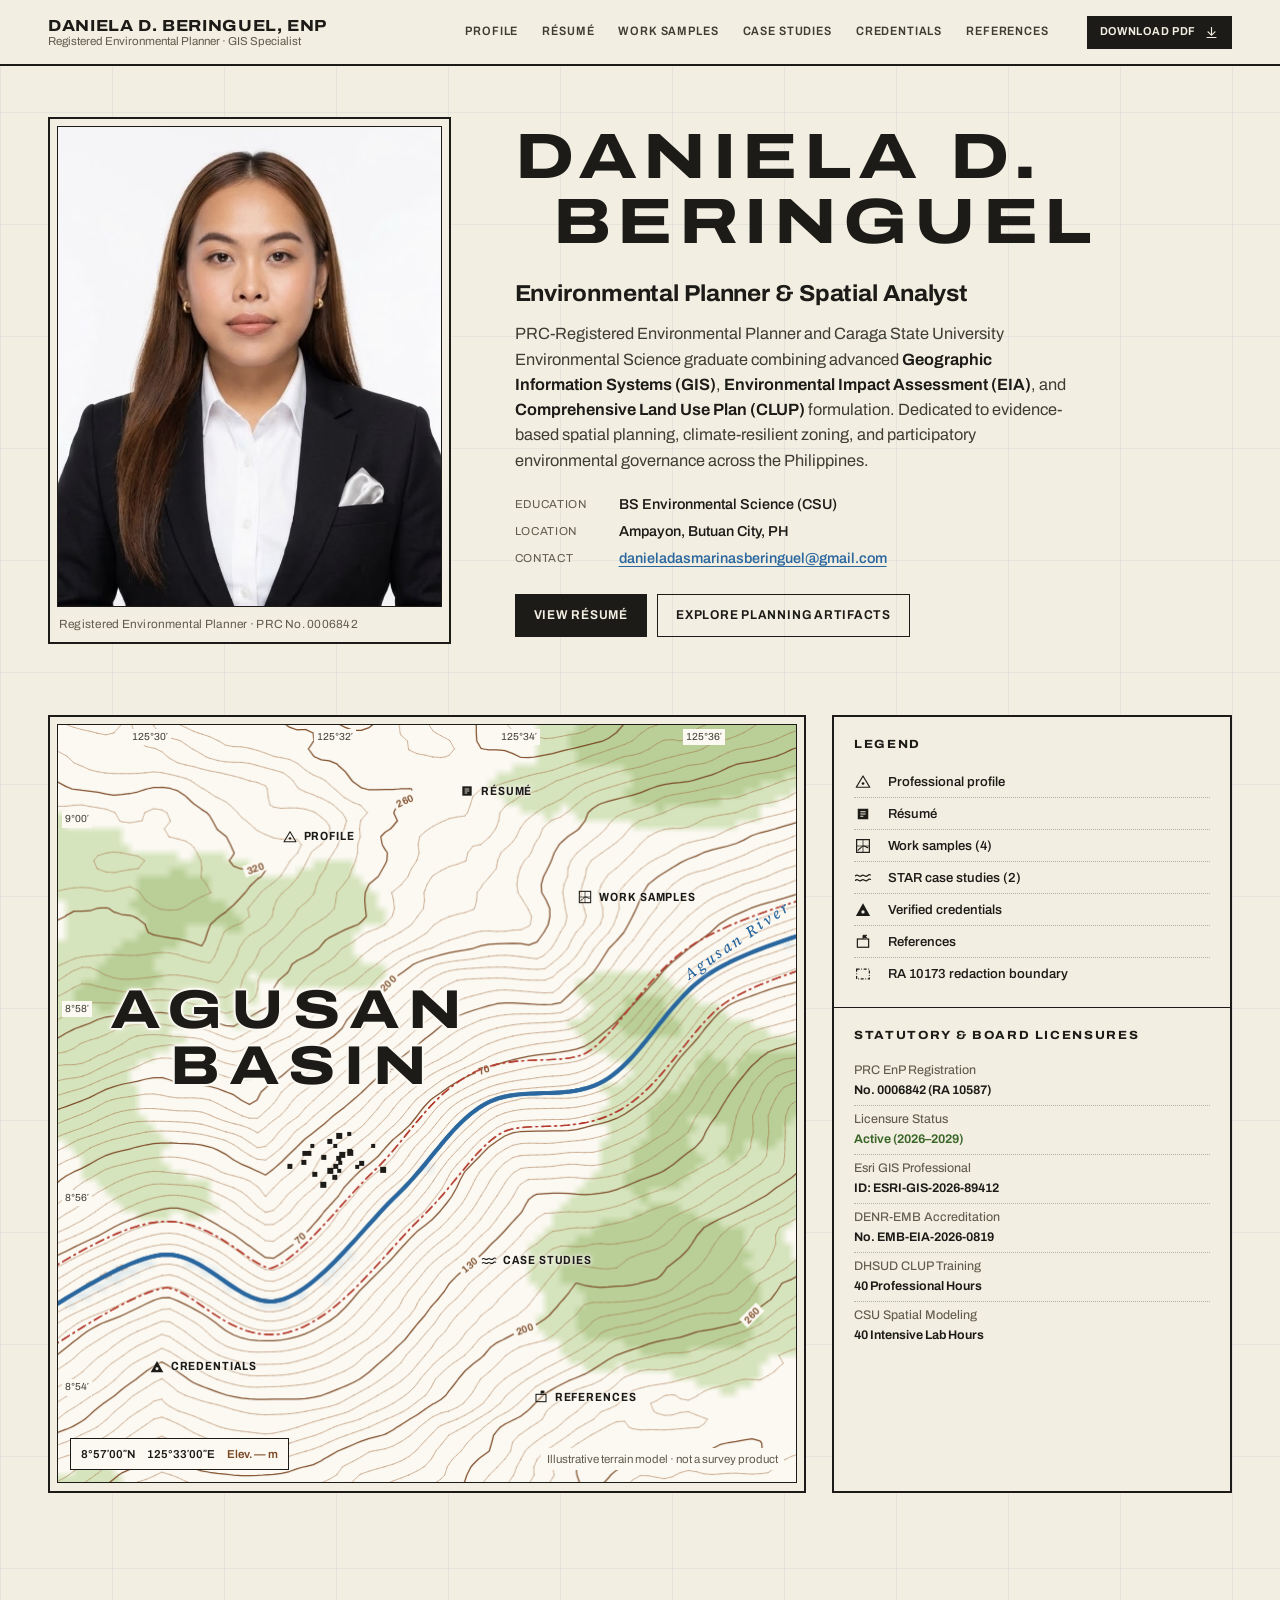
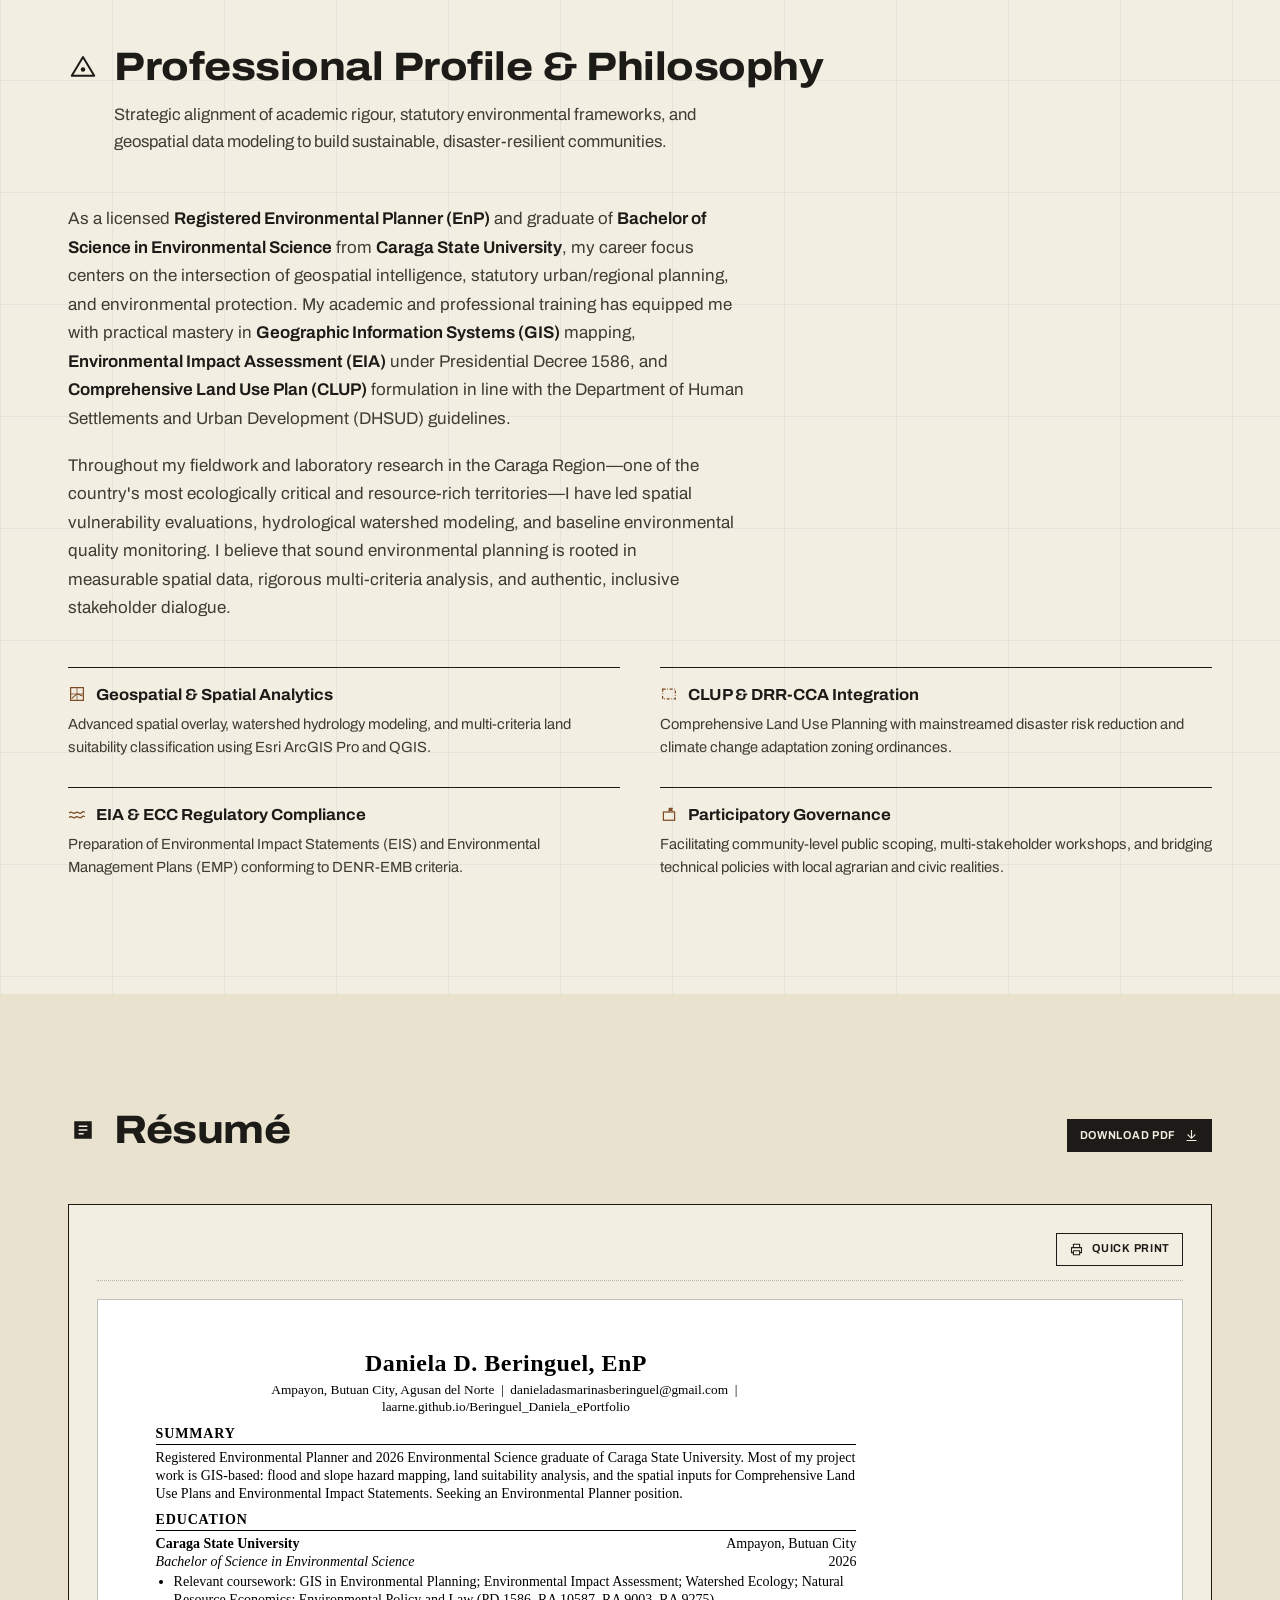
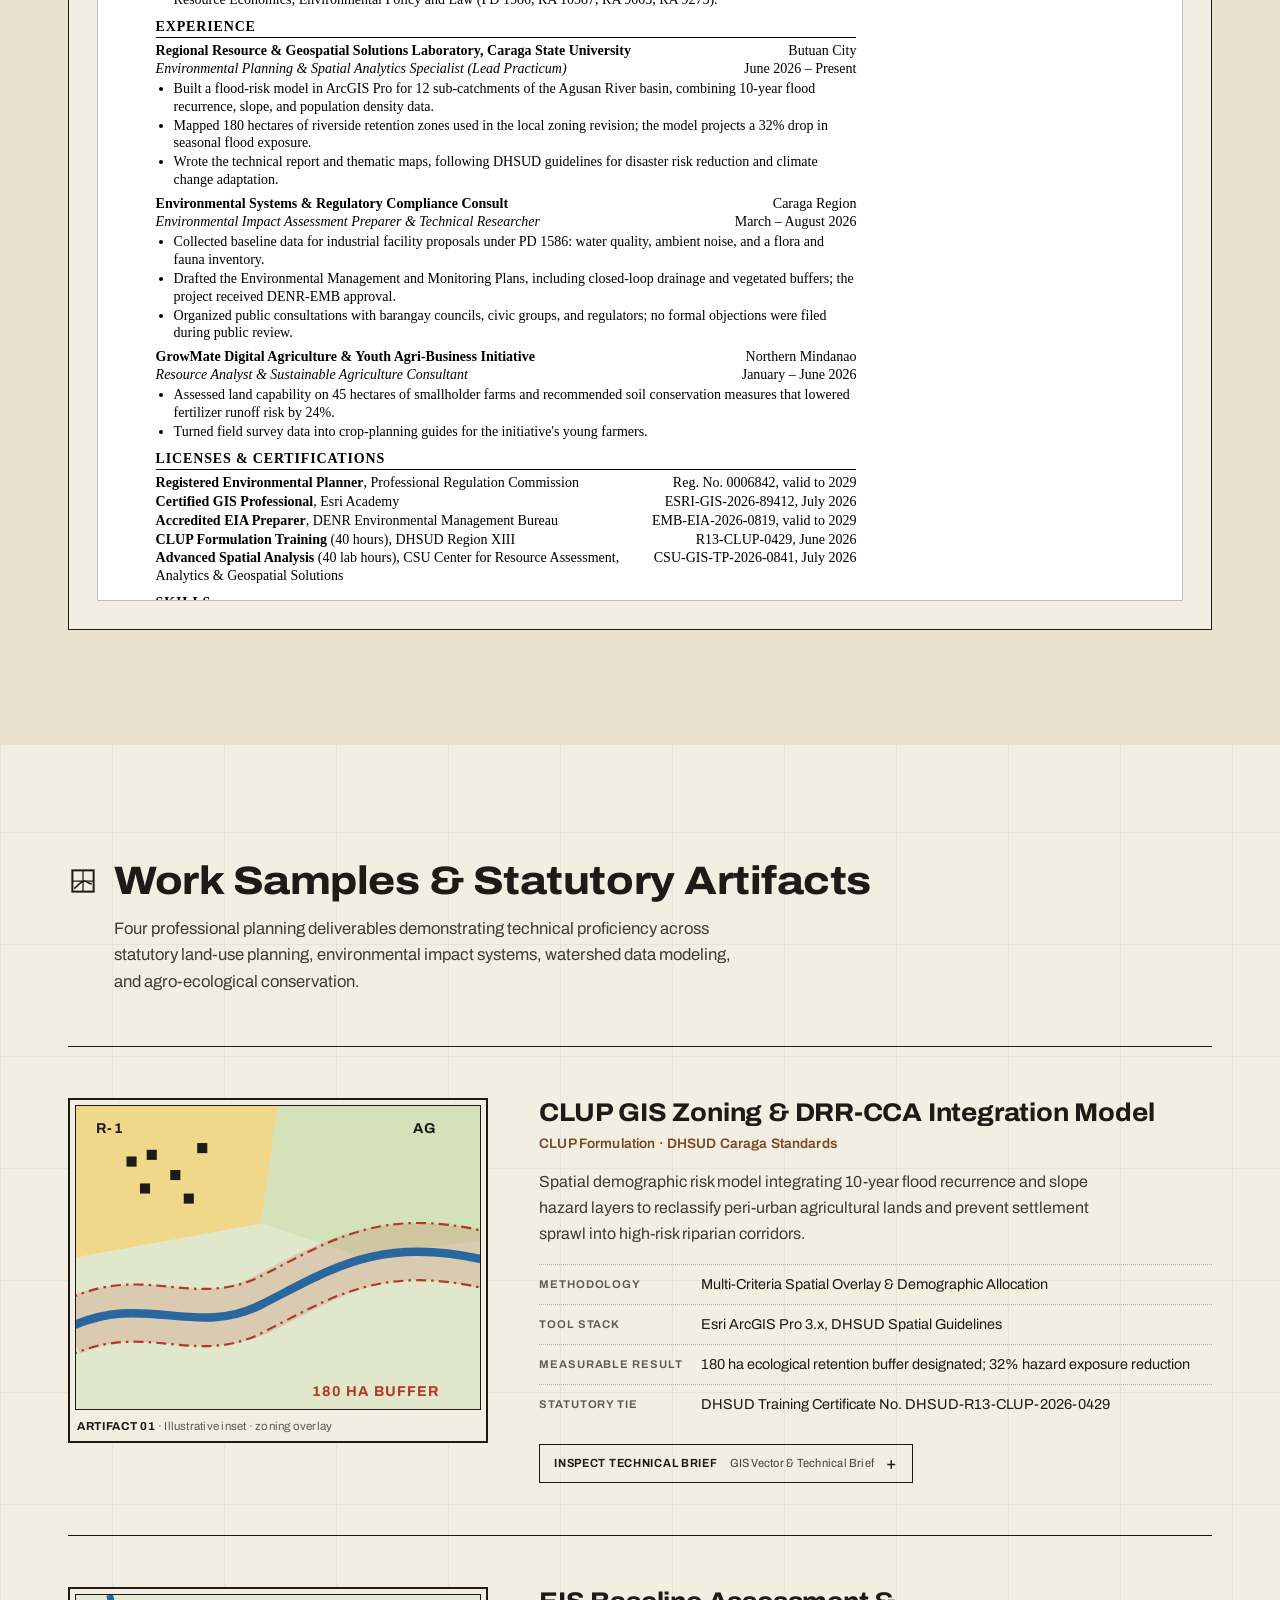
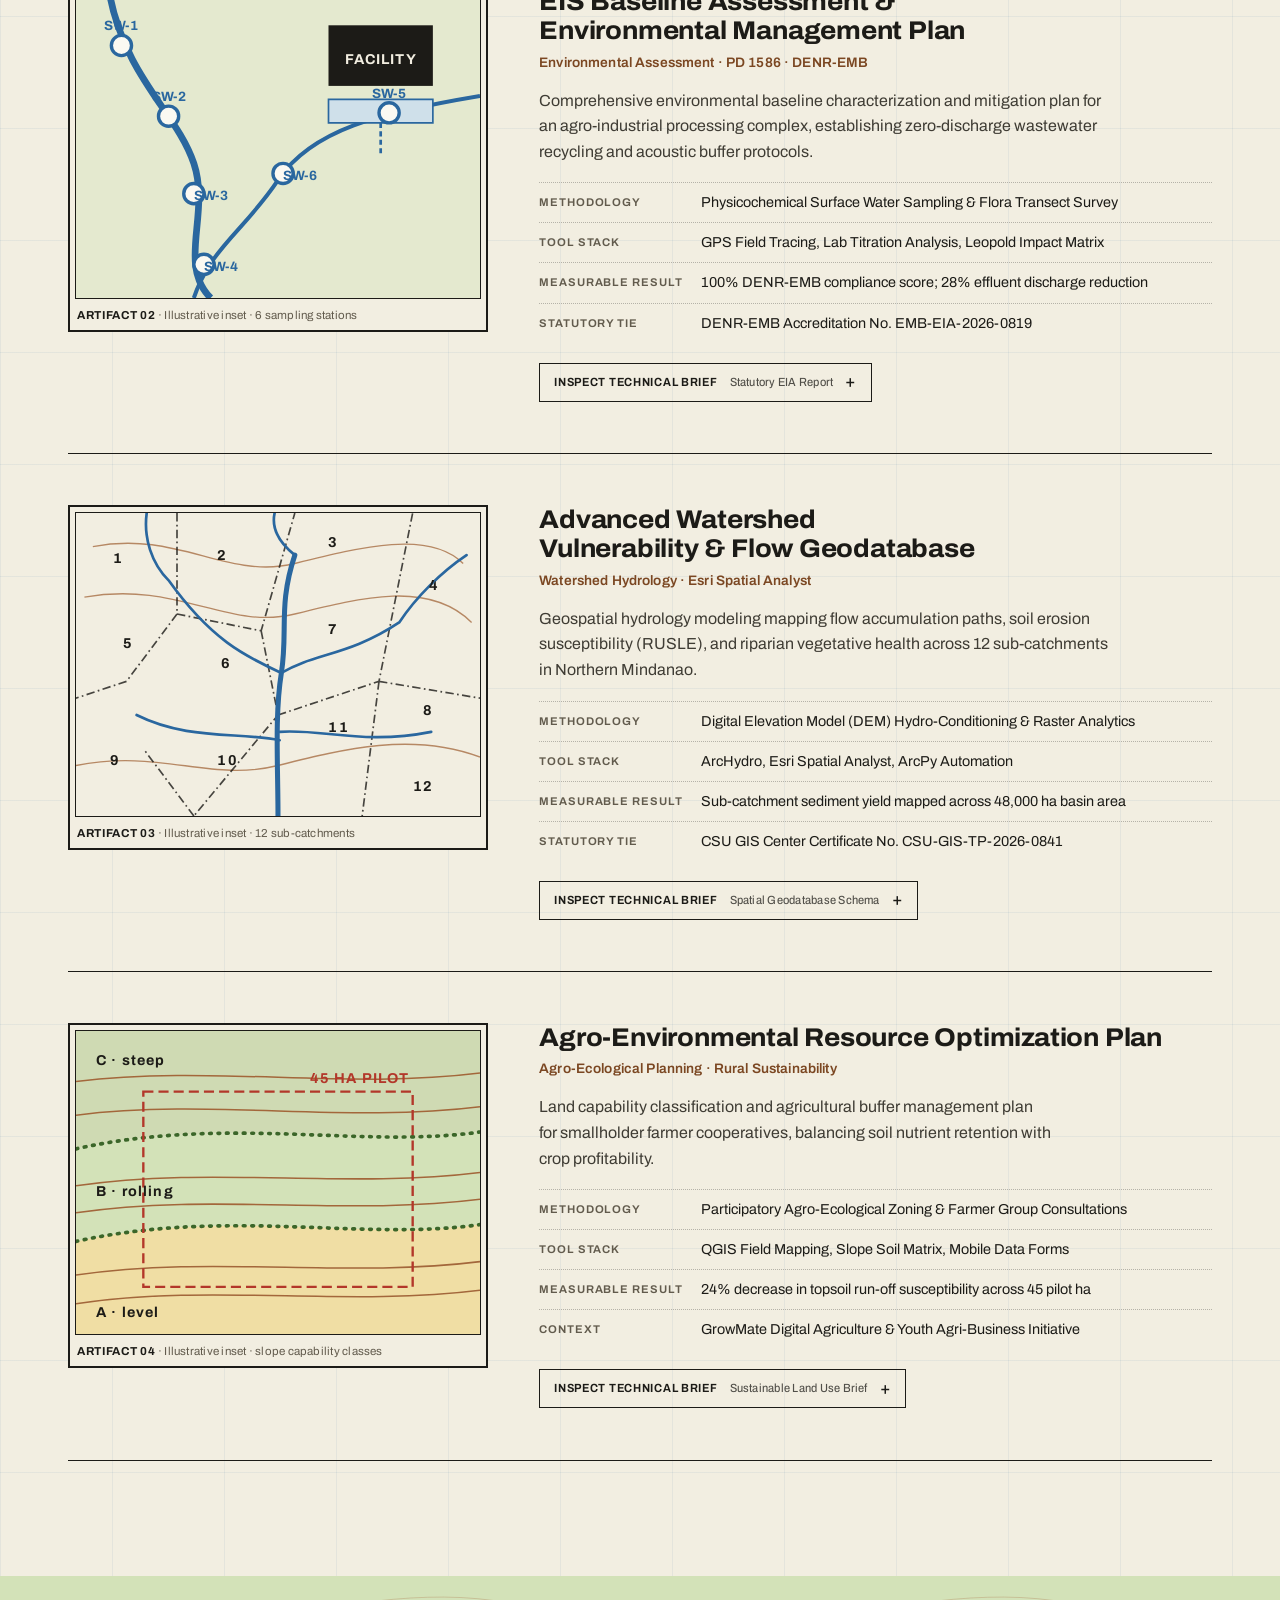
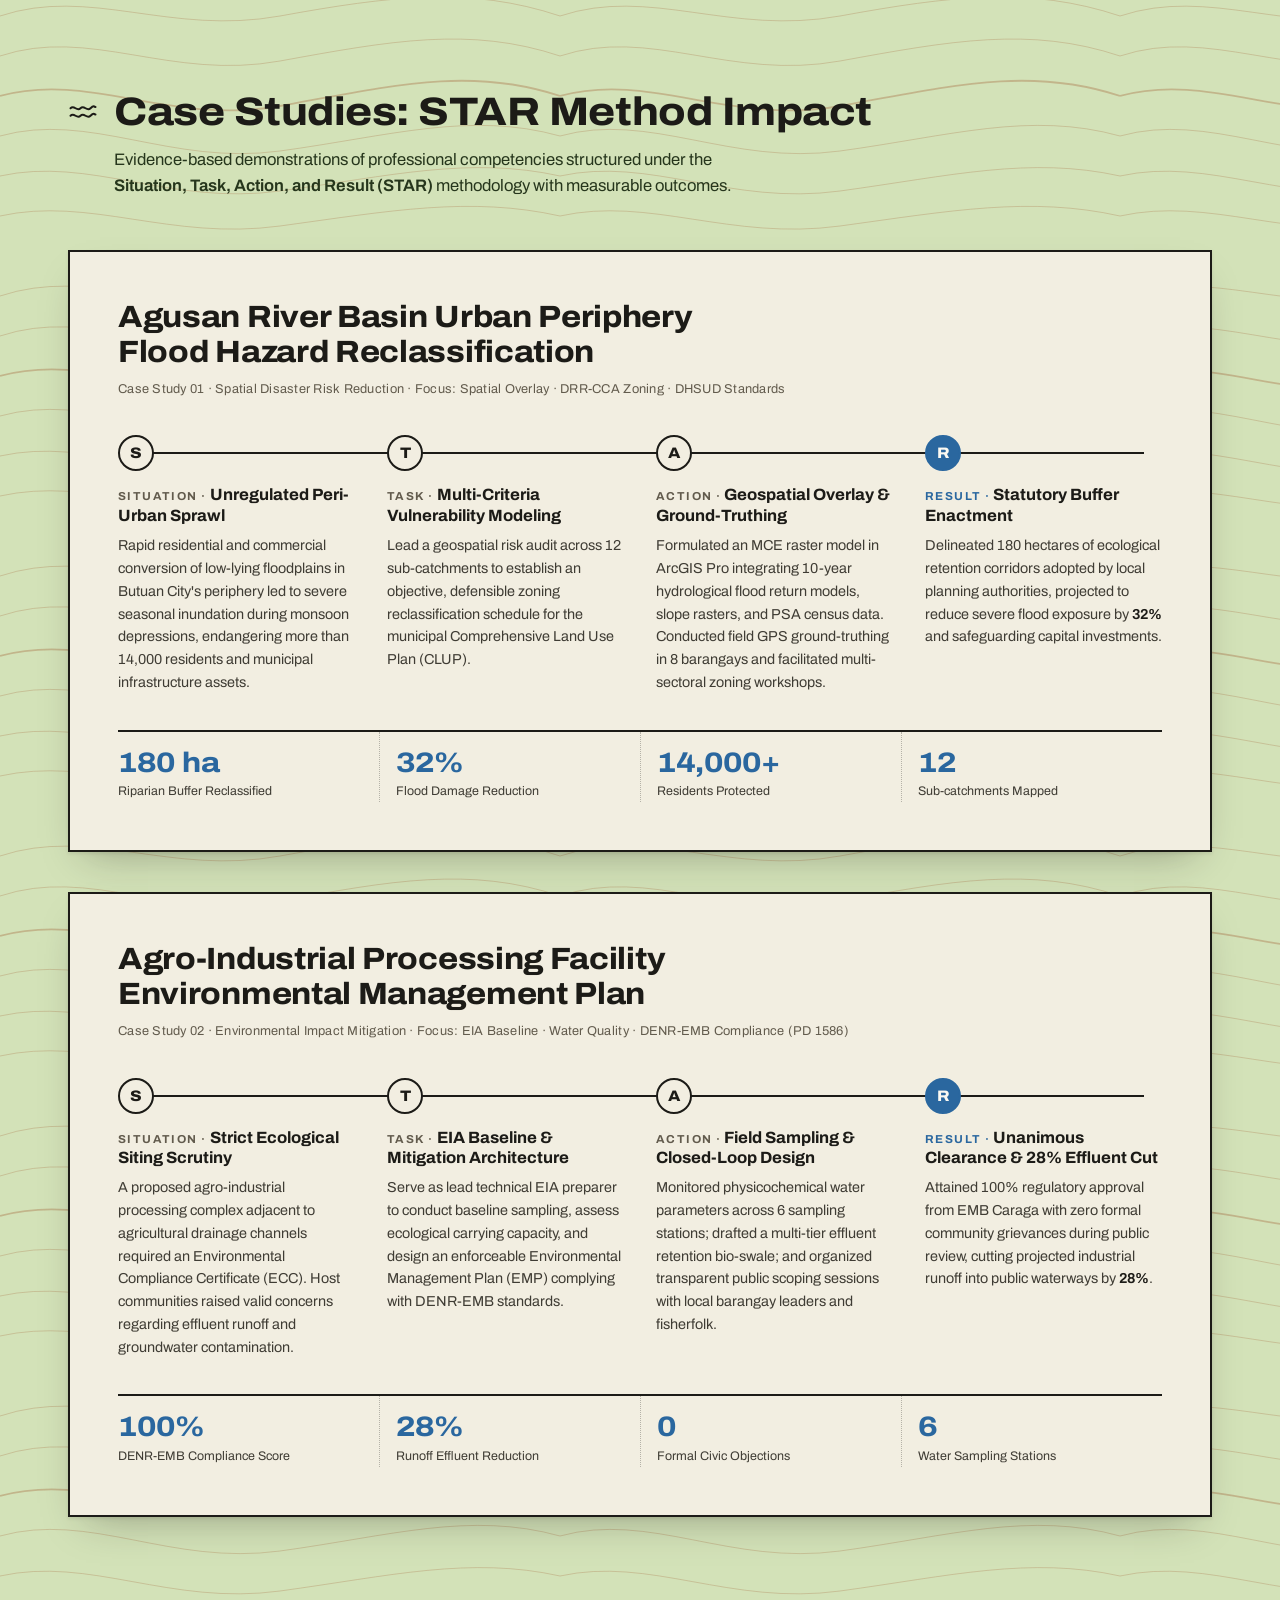
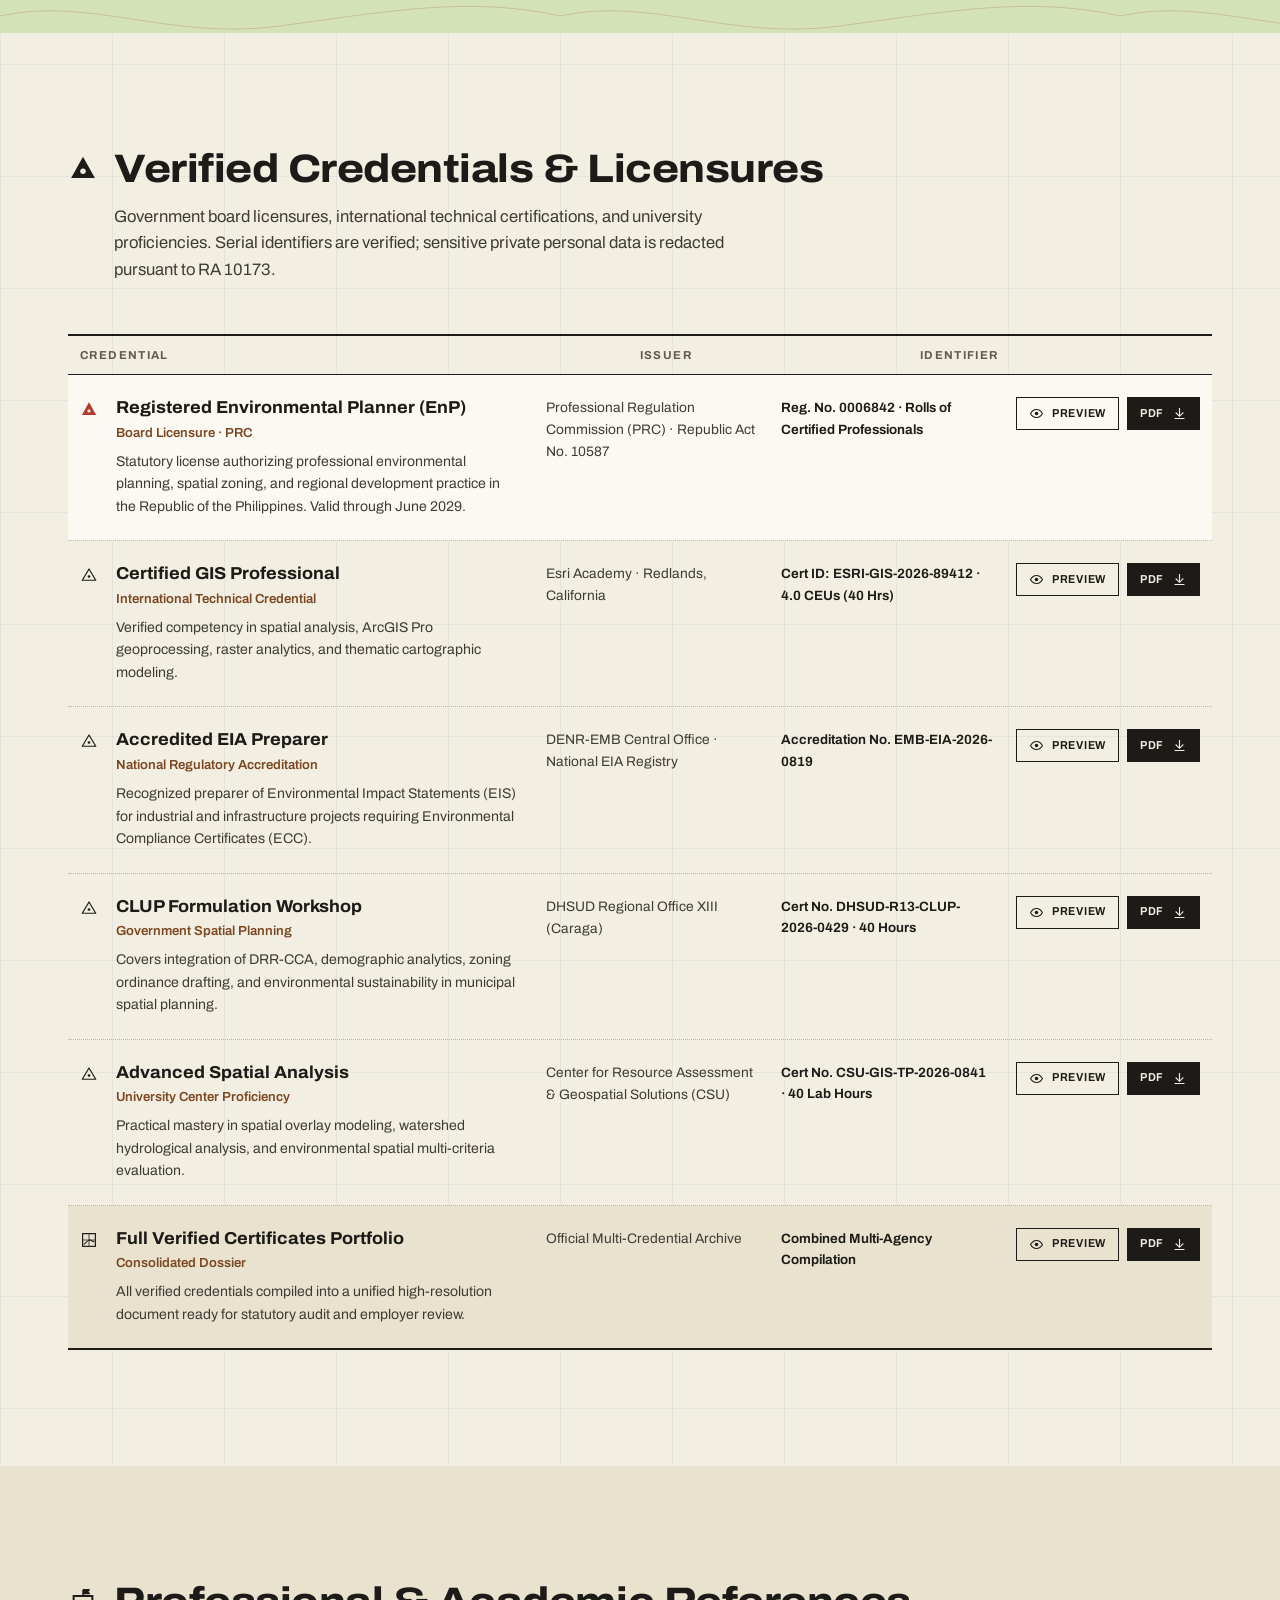
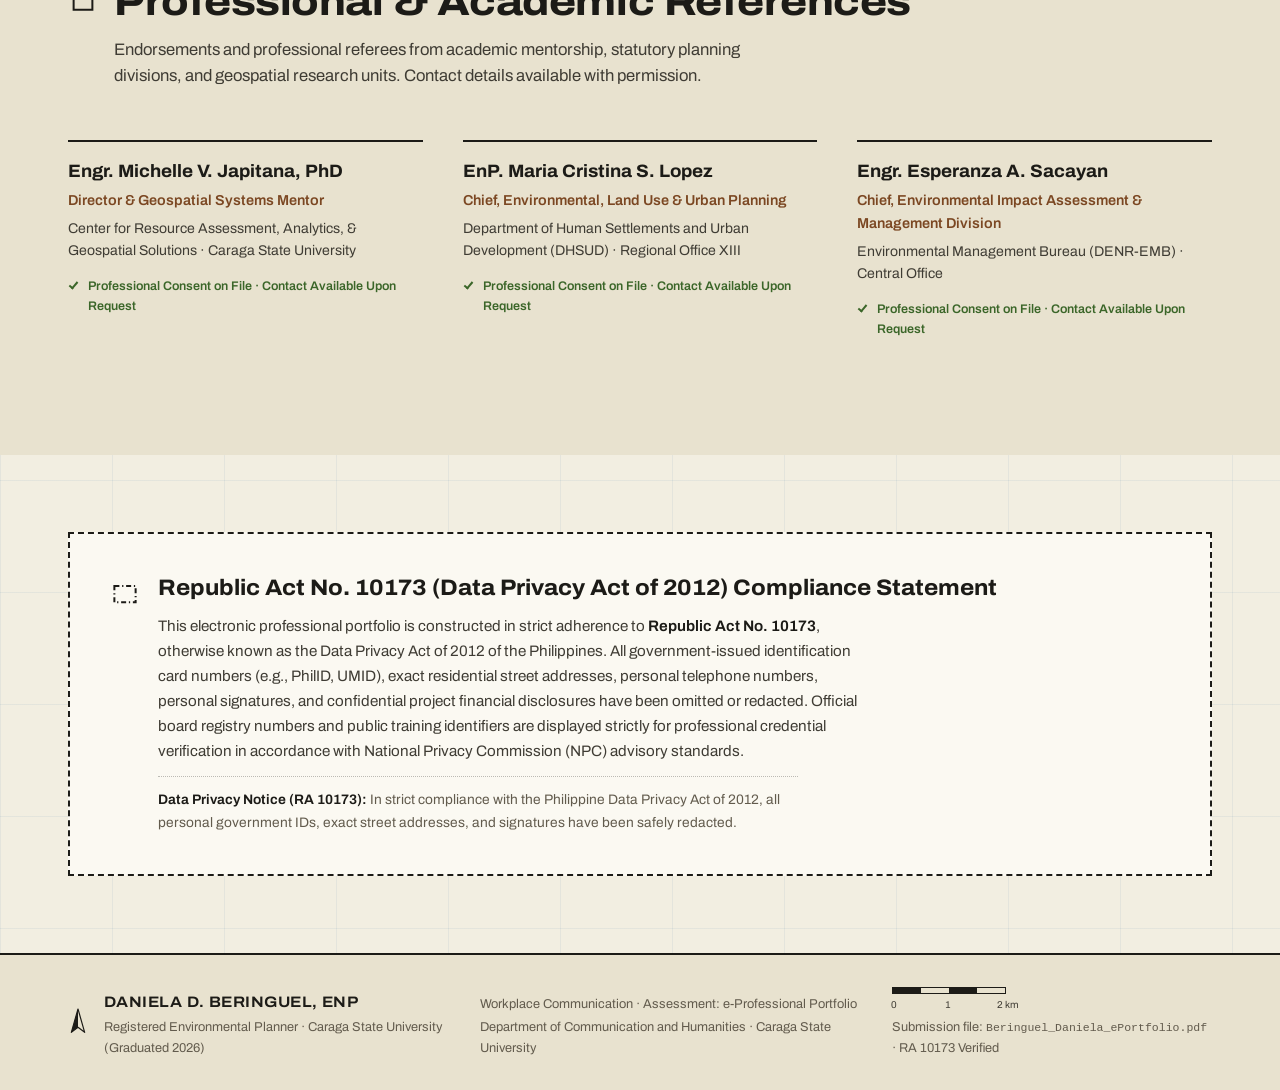
==== commit 5bea56f9: "Remove rubric compliance box Co-Authored-By: Claude Opus 5.5 <noreply@anthropic.com>" ====
--- a/index.html
+++ b/index.html
@@ -175,23 +175,6 @@
               </div>
             </dl>
           </div>
-
-          <aside class="margin-box">
-            <h3 class="box-title">Rubric Compliance Matrix</h3>
-            <p class="box-note">Workplace Communication Assessment Guidelines (100 Points Total)</p>
-            <table class="rubric">
-              <tr><th scope="row">Content &amp; Completeness</th><td>25 / 25 pts</td></tr>
-              <tr><th scope="row">Professional Quality &amp; Tone</th><td>25 / 25 pts</td></tr>
-              <tr><th scope="row">Evidence &amp; STAR Impact</th><td>25 / 25 pts</td></tr>
-              <tr><th scope="row">Design, A11y &amp; RA 10173</th><td>25 / 25 pts</td></tr>
-            </table>
-            <ul class="checks">
-              <li>ATS-compliant 1-page Harvard OCS format</li>
-              <li>NACE Core Competencies embedded</li>
-              <li>Measurable STAR methodology deployed</li>
-              <li>Full RA 10173 redactions verified</li>
-            </ul>
-          </aside>
         </div>
       </div>
     </section>
--- a/styles.css
+++ b/styles.css
@@ -349,7 +349,7 @@
 .head-actions { display: flex; gap: 8px; flex-wrap: wrap; }
 
 /* ---------- Profile ---------- */
-.profile-grid { display: grid; grid-template-columns: minmax(0, 1fr) 340px; gap: clamp(40px, 6vw, 88px); align-items: start; }
+.profile-grid { display: grid; grid-template-columns: minmax(0, 1fr); gap: clamp(40px, 6vw, 88px); align-items: start; }
 .prose p { max-width: 68ch; font-size: 1.06rem; line-height: 1.68; margin-bottom: 1.1em; text-wrap: pretty; }
 .practice { display: grid; grid-template-columns: 1fr 1fr; gap: 28px 40px; margin-top: 44px; }
 .practice div { border-top: 1.5px solid var(--ink); padding-top: 14px; }
@@ -360,18 +360,6 @@
 .practice dt .i { color: var(--contour-index); }
 .practice dd { font-size: 0.92rem; line-height: 1.55; color: var(--ink-2); }
 
-.margin-box { border: 1.5px solid var(--ink); background: var(--paper-hi); padding: 22px; position: sticky; top: calc(var(--header-h) + 24px); }
-.box-note { font-size: 0.78rem; color: var(--muted); margin: -4px 0 12px; }
-.rubric { font-size: 0.84rem; }
-.rubric th { text-align: left; font-weight: 500; color: var(--ink-2); padding: 8px 8px 8px 0; }
-.rubric td { text-align: right; font-weight: 700; color: var(--ink); white-space: nowrap; font-variant-numeric: tabular-nums; }
-.rubric tr { border-bottom: 1px dotted var(--hair); }
-.checks { list-style: none; margin-top: 14px; font-size: 0.8rem; color: var(--ink-2); display: grid; gap: 6px; }
-.checks li { position: relative; padding-left: 20px; line-height: 1.45; }
-.checks li::before {
-  content: ""; position: absolute; left: 2px; top: 0.3em;
-  width: 5px; height: 9px; border: solid var(--veg-ink); border-width: 0 2px 2px 0; transform: rotate(40deg);
-}
 
 /* ---------- Résumé ---------- */
 .tab-panel { border: 1.5px solid var(--ink); background: var(--paper); padding: clamp(14px, 2.4vw, 28px); }
@@ -618,7 +606,6 @@
 
 @media (max-width: 960px) {
   .profile-grid { grid-template-columns: 1fr; }
-  .margin-box { position: static; }
   .inset { grid-template-columns: 1fr; }
   .inset-map { max-width: 520px; }
   .traverse { grid-template-columns: 1fr 1fr; row-gap: 36px; }
@@ -668,6 +655,10 @@
   .reg-id, .reg-actions { padding-left: 36px; }
   .disclaimer { grid-template-columns: 1fr; }
   .brief-body { padding: 16px; }
+  .brief summary { display: flex; justify-content: space-between; }
+  .brief summary .fmt { display: none; }
+  .brand { padding-block: 6px; }
+  .tb-facts dd a { display: inline-block; padding-block: 8px; margin-block: -8px; }
   .data td:first-child { width: auto; }
 }
 
